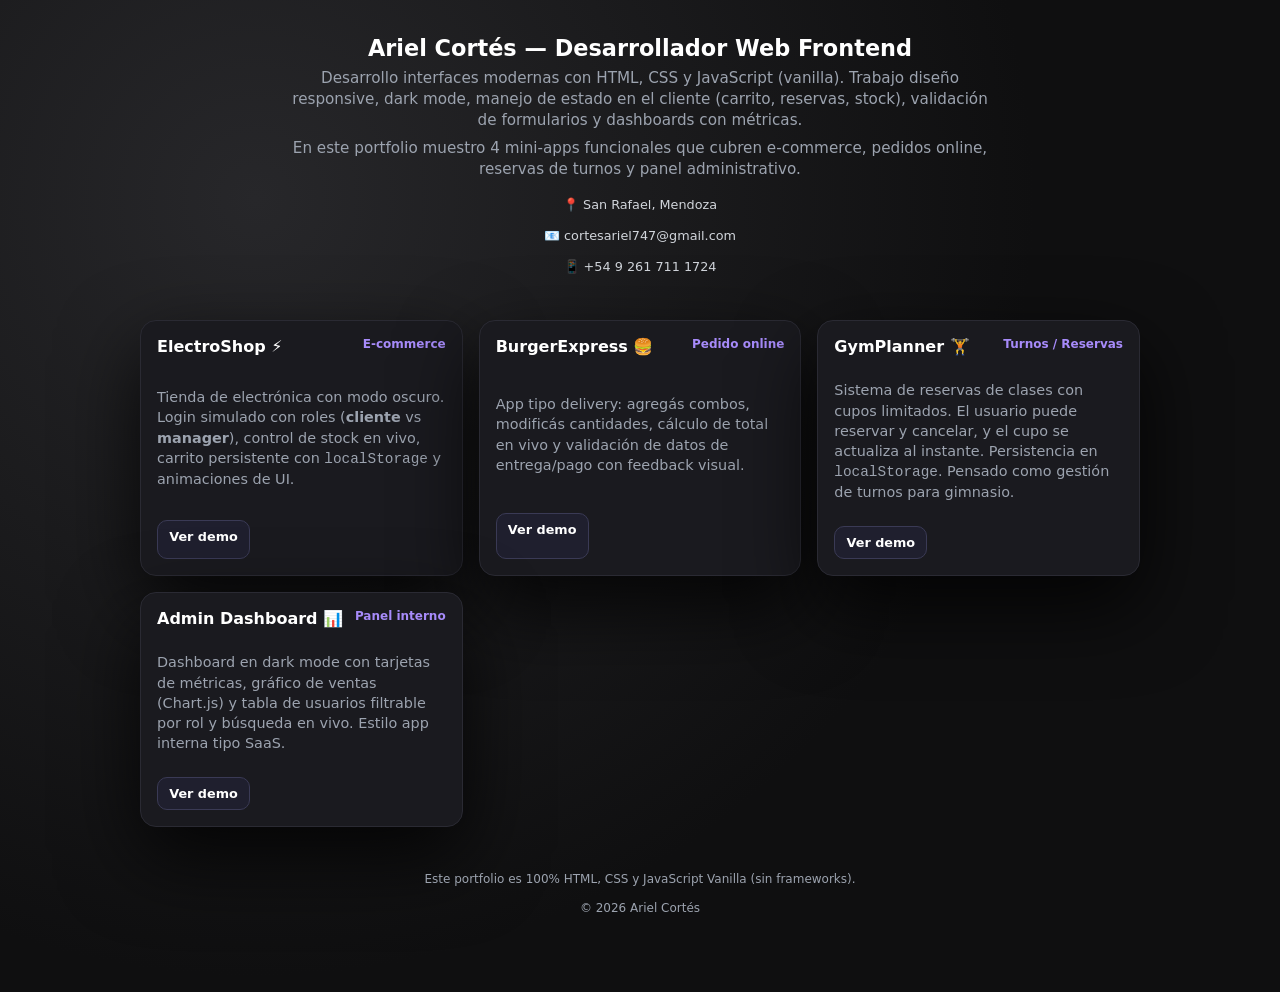
==== index.html @ 9e00349f "Add files via upload" ====
<!DOCTYPE html>
<html lang="es">
<head>
  <meta charset="UTF-8" />
  <meta name="viewport" content="width=device-width,initial-scale=1" />
  <title>Ariel Cortés · Portfolio Frontend</title>

  <meta name="description" content="Portfolio Frontend de Ariel Cortés: e-commerce, pedidos online, reservas de turnos y dashboard administrativo. HTML, CSS, JavaScript vanilla, responsive y dark mode.">
  <meta name="author" content="Ariel Cortés">
  <meta name="keywords" content="frontend, javascript, html, css, portfolio, ecommerce, dashboard, reservas">

  <link rel="stylesheet" href="style.portfolio.css" />
</head>
<body>

<header class="top">
  <h1 class="title">Ariel Cortés — Desarrollador Web Frontend</h1>
  <p class="intro">
    Desarrollo interfaces modernas con HTML, CSS y JavaScript (vanilla).
    Trabajo diseño responsive, dark mode, manejo de estado en el cliente
    (carrito, reservas, stock), validación de formularios y dashboards con
    métricas.
  </p>
  <p class="intro">
    En este portfolio muestro 4 mini-apps funcionales que cubren e-commerce,
    pedidos online, reservas de turnos y panel administrativo.
  </p>

  <div class="contact">
    <p>📍 San Rafael, Mendoza</p>
    <p>📧 cortesariel747@gmail.com</p>
    <p>📱 +54 9 261 711 1724</p>
  </div>
</header>

<section class="projects">

  <article class="proj-card">
    <div class="proj-head">
      <span>ElectroShop ⚡</span>
      <span class="proj-type">E-commerce</span>
    </div>
    <p class="proj-desc">
      Tienda de electrónica con modo oscuro. Login simulado con roles
      (<strong>cliente</strong> vs <strong>manager</strong>), control de stock en vivo,
      carrito persistente con <code>localStorage</code> y animaciones de UI.
    </p>
    <div class="proj-actions">
      <a class="btn" href="electroshop.html" target="_blank" rel="noopener">Ver demo</a>
    </div>
  </article>

  <article class="proj-card">
    <div class="proj-head">
      <span>BurgerExpress 🍔</span>
      <span class="proj-type">Pedido online</span>
    </div>
    <p class="proj-desc">
      App tipo delivery: agregás combos, modificás cantidades,
      cálculo de total en vivo y validación de datos de entrega/pago con
      feedback visual.
    </p>
    <div class="proj-actions">
      <a class="btn" href="burgerexpress.html" target="_blank" rel="noopener">Ver demo</a>
    </div>
  </article>

  <article class="proj-card">
    <div class="proj-head">
      <span>GymPlanner 🏋️</span>
      <span class="proj-type">Turnos / Reservas</span>
    </div>
    <p class="proj-desc">
      Sistema de reservas de clases con cupos limitados. El usuario puede
      reservar y cancelar, y el cupo se actualiza al instante. Persistencia en
      <code>localStorage</code>. Pensado como gestión de turnos para gimnasio.
    </p>
    <div class="proj-actions">
      <a class="btn" href="gymplanner.html" target="_blank" rel="noopener">Ver demo</a>
    </div>
  </article>

  <article class="proj-card">
    <div class="proj-head">
      <span>Admin Dashboard 📊</span>
      <span class="proj-type">Panel interno</span>
    </div>
    <p class="proj-desc">
      Dashboard en dark mode con tarjetas de métricas, gráfico de ventas
      (Chart.js) y tabla de usuarios filtrable por rol y búsqueda en vivo.
      Estilo app interna tipo SaaS.
    </p>
    <div class="proj-actions">
      <a class="btn" href="dashboard.html" target="_blank" rel="noopener">Ver demo</a>
    </div>
  </article>

</section>

<footer class="foot">
  <p>Este portfolio es 100% HTML, CSS y JavaScript Vanilla (sin frameworks).</p>
  <p>© <span id="year"></span> Ariel Cortés</p>
</footer>

<script>
  document.getElementById('year').textContent = new Date().getFullYear();
</script>

</body>
</html>
---- style.portfolio.css ----
:root {
  --bg:#0f0f10;
  --card:#1a1a1f;
  --stroke:#2a2a33;
  --text:#fafafa;
  --muted:#9ca3af;
  --accent:#a78bfa;
  --radius:16px;
  --shadow:0 30px 80px rgba(0,0,0,.8);
  font-family:system-ui,-apple-system,Segoe UI,Roboto,Ubuntu,"Helvetica Neue",Arial;
}

*{box-sizing:border-box;}
body{
  margin:0;
  background:radial-gradient(circle at 20% 20%,#27272a 0%,#0f0f10 60%);
  color:var(--text);
  min-height:100vh;
  display:flex;
  flex-direction:column;
  align-items:center;
  padding:2rem 1rem 4rem;
}

.top{
  max-width:900px;
  width:100%;
  text-align:center;
  margin-bottom:2rem;
}
.title{
  font-size:1.4rem;
  font-weight:600;
  color:#fff;
  margin:.2rem 0;
}
.intro{
  color:var(--muted);
  font-size:.95rem;
  line-height:1.4;
  margin:.4rem auto;
  max-width:700px;
}
.contact{
  margin-top:1rem;
  color:#d1d5db;
  font-size:.8rem;
  line-height:1.4;
}
.projects{
  width:100%;
  max-width:1000px;
  display:grid;
  grid-template-columns:repeat(auto-fit,minmax(min(260px,100%),1fr));
  gap:1rem;
}
.proj-card{
  background:var(--card);
  border:1px solid var(--stroke);
  border-radius:var(--radius);
  box-shadow:var(--shadow);
  padding:1rem;
  display:grid;
  gap:.6rem;
  transition:transform .18s ease, box-shadow .25s ease, border-color .25s ease;
}
.proj-card:hover{
  transform:translateY(-3px) scale(1.01);
  box-shadow:0 40px 90px rgba(0,0,0,.9);
  border-color:rgba(167,139,250,.4);
}
.proj-head{
  display:flex;
  justify-content:space-between;
  align-items:flex-start;
  color:#fff;
  font-weight:600;
  font-size:1rem;
}
.proj-type{
  font-size:.75rem;
  color:var(--accent);
  font-weight:600;
}
.proj-desc{
  font-size:.9rem;
  color:var(--muted);
  min-height:3.4em;
  line-height:1.4;
}
.proj-actions{
  display:flex;
  gap:.5rem;
  flex-wrap:wrap;
}
.btn{
  background:#1f1f2e;
  color:#fff;
  border:1px solid #3a3a55;
  border-radius:10px;
  font-size:.8rem;
  font-weight:600;
  padding:.5rem .7rem;
  text-decoration:none;
  transition:all .15s ease;
}
.btn:hover{
  background:#4f46e5;
  border-color:#6366f1;
  box-shadow:0 20px 40px rgba(99,102,241,.4);
}
.foot{
  text-align:center;
  margin-top:2rem;
  font-size:.75rem;
  color:var(--muted);
  line-height:1.4;
}
@media (max-width:480px){
  .title{
    font-size:1.2rem;
  }
  .intro{
    font-size:.9rem;
  }
}
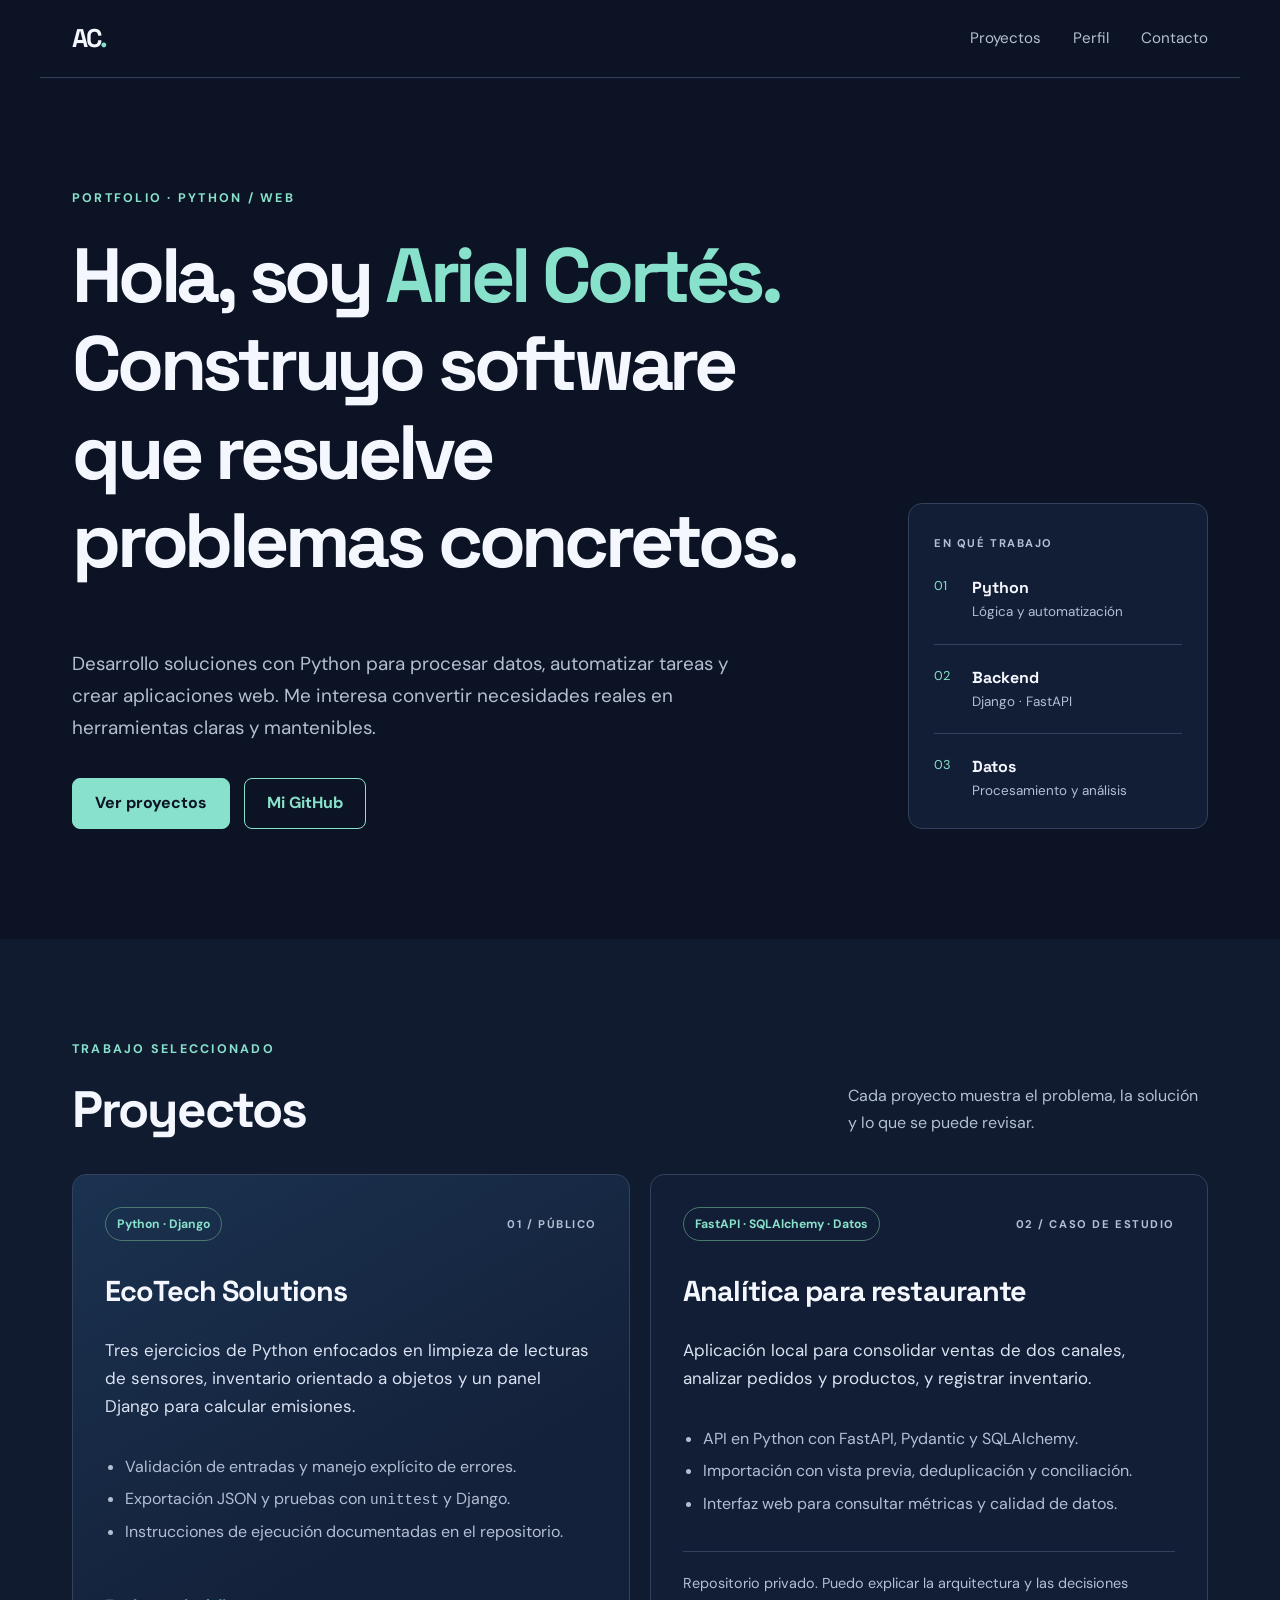
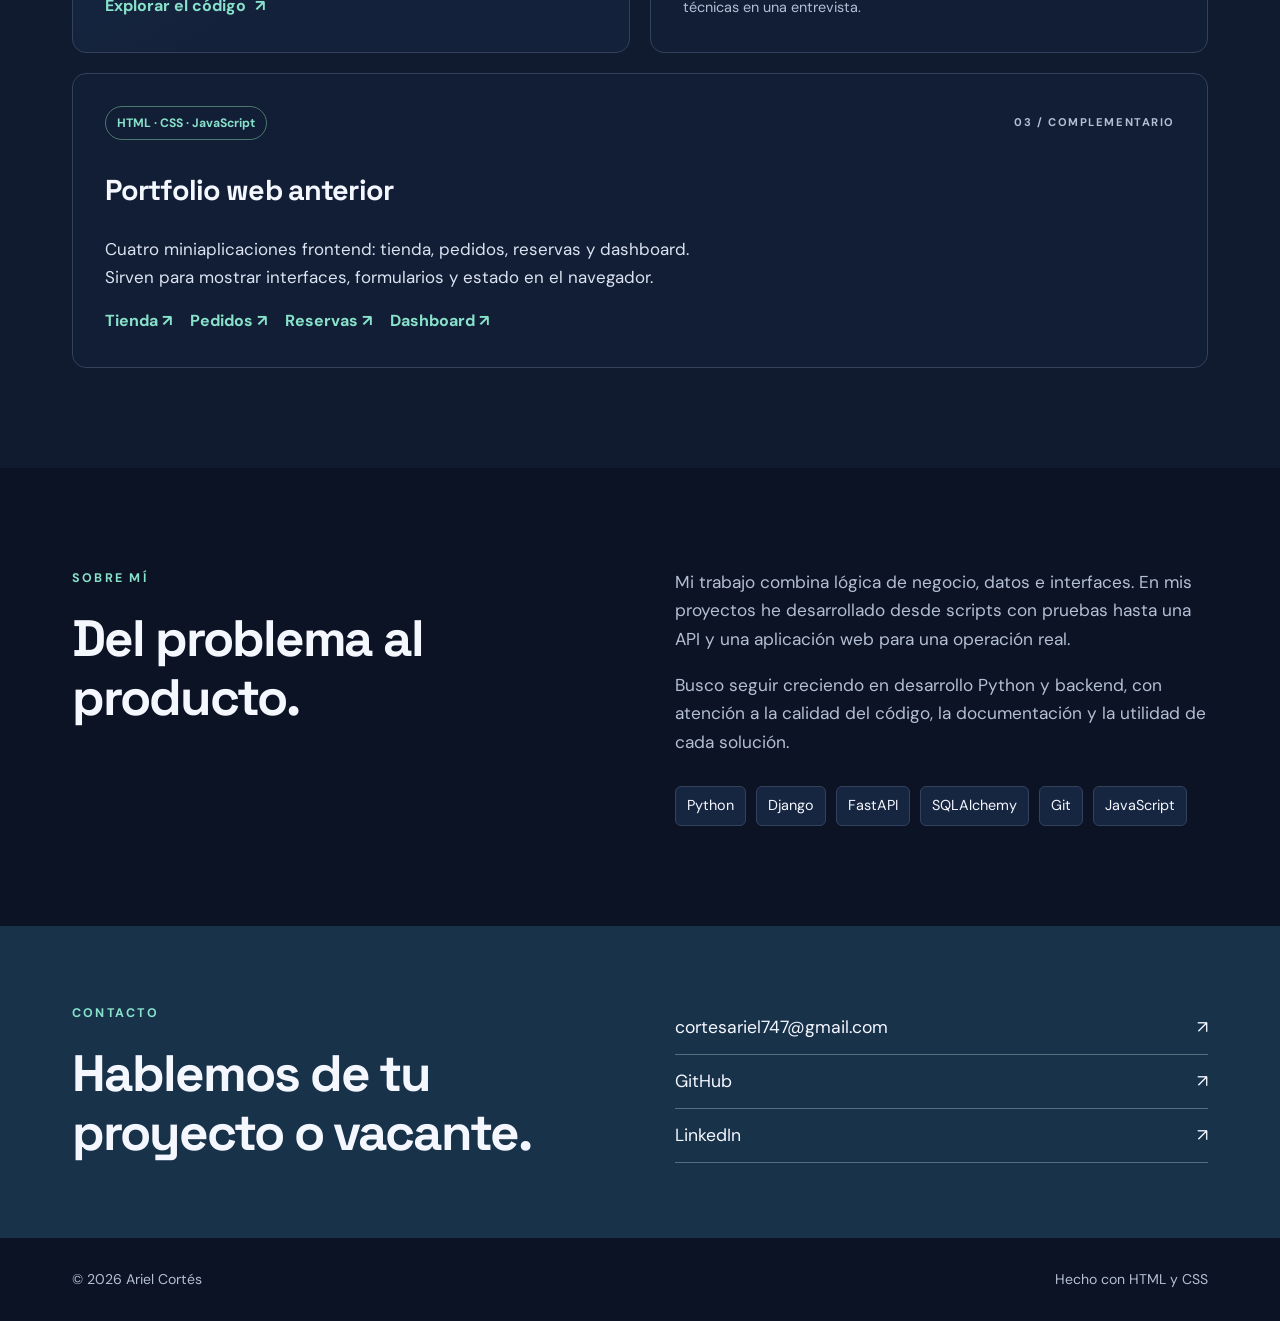
==== commit 5b233de8: "feat: presentar portfolio Python y backend" ====
--- a/index.html
+++ b/index.html
@@ -1,110 +1,109 @@
-<!DOCTYPE html>
-<html lang="es">
-<head>
-  <meta charset="UTF-8" />
-  <meta name="viewport" content="width=device-width,initial-scale=1" />
-  <title>Ariel Cortés · Portfolio Frontend</title>
+<!doctype html>
+<html lang="es">
+<head>
+  <meta charset="utf-8">
+  <meta name="viewport" content="width=device-width, initial-scale=1">
+  <meta name="description" content="Portfolio de Ariel Cortés: proyectos de Python, Django y desarrollo de aplicaciones para análisis de datos.">
+  <title>Ariel Cortés | Python y desarrollo web</title>
+  <link rel="stylesheet" href="style.portfolio.css">
+</head>
+<body>
+  <a class="skip" href="#contenido">Ir al contenido</a>
+  <header class="site-header">
+    <a class="brand" href="#inicio" aria-label="Ariel Cortés, inicio">AC<span class="brand-dot">.</span></a>
+    <nav aria-label="Navegación principal">
+      <a href="#proyectos">Proyectos</a>
+      <a href="#perfil">Perfil</a>
+      <a href="#contacto">Contacto</a>
+    </nav>
+  </header>
+
+  <main id="contenido">
+    <section class="hero wrap" id="inicio" aria-labelledby="hero-title">
+      <div class="hero-copy">
+        <p class="eyebrow">PORTFOLIO · PYTHON / WEB</p>
+        <h1 id="hero-title">Hola, soy <span>Ariel Cortés.</span><br>Construyo software que resuelve problemas concretos.</h1>
+        <p class="hero-lead">Desarrollo soluciones con Python para procesar datos, automatizar tareas y crear aplicaciones web. Me interesa convertir necesidades reales en herramientas claras y mantenibles.</p>
+        <div class="actions">
+          <a class="button primary" href="#proyectos">Ver proyectos</a>
+          <a class="button secondary" href="https://github.com/Ariel97-14" target="_blank" rel="noopener noreferrer">Mi GitHub</a>
+        </div>
+      </div>
+      <aside class="hero-note" aria-label="Áreas de trabajo">
+        <span class="note-label">EN QUÉ TRABAJO</span>
+        <div class="note-line"><span>01</span><strong>Python</strong><small>Lógica y automatización</small></div>
+        <div class="note-line"><span>02</span><strong>Backend</strong><small>Django · FastAPI</small></div>
+        <div class="note-line"><span>03</span><strong>Datos</strong><small>Procesamiento y análisis</small></div>
+      </aside>
+    </section>
+
+    <section class="section projects-section" id="proyectos" aria-labelledby="projects-title">
+      <div class="wrap">
+        <div class="section-heading">
+          <div><p class="eyebrow">TRABAJO SELECCIONADO</p><h2 id="projects-title">Proyectos</h2></div>
+          <p>Cada proyecto muestra el problema, la solución y lo que se puede revisar.</p>
+        </div>
+        <div class="project-grid">
+          <article class="project-card featured">
+            <div class="card-top"><span class="pill">Python · Django</span><span class="card-index">01 / PÚBLICO</span></div>
+            <h3>EcoTech Solutions</h3>
+            <p class="project-summary">Tres ejercicios de Python enfocados en limpieza de lecturas de sensores, inventario orientado a objetos y un panel Django para calcular emisiones.</p>
+            <ul>
+              <li>Validación de entradas y manejo explícito de errores.</li>
+              <li>Exportación JSON y pruebas con <code>unittest</code> y Django.</li>
+              <li>Instrucciones de ejecución documentadas en el repositorio.</li>
+            </ul>
+            <a class="text-link" href="https://github.com/Ariel97-14/Python-examen" target="_blank" rel="noopener noreferrer">Explorar el código <span aria-hidden="true">↗</span></a>
+          </article>
+          <article class="project-card">
+            <div class="card-top"><span class="pill">FastAPI · SQLAlchemy · Datos</span><span class="card-index">02 / CASO DE ESTUDIO</span></div>
+            <h3>Analítica para restaurante</h3>
+            <p class="project-summary">Aplicación local para consolidar ventas de dos canales, analizar pedidos y productos, y registrar inventario.</p>
+            <ul>
+              <li>API en Python con FastAPI, Pydantic y SQLAlchemy.</li>
+              <li>Importación con vista previa, deduplicación y conciliación.</li>
+              <li>Interfaz web para consultar métricas y calidad de datos.</li>
+            </ul>
+            <p class="availability">Repositorio privado. Puedo explicar la arquitectura y las decisiones técnicas en una entrevista.</p>
+          </article>
+          <article class="project-card compact">
+            <div class="card-top"><span class="pill">HTML · CSS · JavaScript</span><span class="card-index">03 / COMPLEMENTARIO</span></div>
+            <h3>Portfolio web anterior</h3>
+            <p class="project-summary">Cuatro miniaplicaciones frontend: tienda, pedidos, reservas y dashboard. Sirven para mostrar interfaces, formularios y estado en el navegador.</p>
+            <div class="demo-links" aria-label="Demos frontend">
+              <a class="text-link" href="https://Ariel97-14.github.io/electroshop.html" target="_blank" rel="noopener noreferrer">Tienda ↗</a>
+              <a class="text-link" href="https://Ariel97-14.github.io/burgerexpress.html" target="_blank" rel="noopener noreferrer">Pedidos ↗</a>
+              <a class="text-link" href="https://Ariel97-14.github.io/gymplanner.html" target="_blank" rel="noopener noreferrer">Reservas ↗</a>
+              <a class="text-link" href="https://Ariel97-14.github.io/dashboard.html" target="_blank" rel="noopener noreferrer">Dashboard ↗</a>
+            </div>
+          </article>
+        </div>
+      </div>
+    </section>
+
+    <section class="section about-section" id="perfil" aria-labelledby="about-title">
+      <div class="wrap about-grid">
+        <div><p class="eyebrow">SOBRE MÍ</p><h2 id="about-title">Del problema al producto.</h2></div>
+        <div class="about-copy">
+          <p>Mi trabajo combina lógica de negocio, datos e interfaces. En mis proyectos he desarrollado desde scripts con pruebas hasta una API y una aplicación web para una operación real.</p>
+          <p>Busco seguir creciendo en desarrollo Python y backend, con atención a la calidad del código, la documentación y la utilidad de cada solución.</p>
+          <div class="skills" aria-label="Tecnologías usadas en los proyectos"><span>Python</span><span>Django</span><span>FastAPI</span><span>SQLAlchemy</span><span>Git</span><span>JavaScript</span></div>
+        </div>
+      </div>
+    </section>
+
+    <section class="contact-section" id="contacto" aria-labelledby="contact-title">
+      <div class="wrap contact-grid">
+        <div><p class="eyebrow">CONTACTO</p><h2 id="contact-title">Hablemos de tu proyecto o vacante.</h2></div>
+        <div class="contact-links">
+          <a href="mailto:cortesariel747@gmail.com">cortesariel747@gmail.com <span aria-hidden="true">↗</span></a>
+          <a href="https://github.com/Ariel97-14" target="_blank" rel="noopener noreferrer">GitHub <span aria-hidden="true">↗</span></a>
+          <a href="https://www.linkedin.com/in/ariel-cortes97/" target="_blank" rel="noopener noreferrer">LinkedIn <span aria-hidden="true">↗</span></a>
+        </div>
+      </div>
+    </section>
+  </main>
+  <footer class="site-footer wrap"><span>© 2026 Ariel Cortés</span><span>Hecho con HTML y CSS</span></footer>
+</body>
+</html>
 
-  <meta name="description" content="Portfolio Frontend de Ariel Cortés: e-commerce, pedidos online, reservas de turnos y dashboard administrativo. HTML, CSS, JavaScript vanilla, responsive y dark mode.">
-  <meta name="author" content="Ariel Cortés">
-  <meta name="keywords" content="frontend, javascript, html, css, portfolio, ecommerce, dashboard, reservas">
-
-  <link rel="stylesheet" href="style.portfolio.css" />
-</head>
-<body>
-
-<header class="top">
-  <h1 class="title">Ariel Cortés — Desarrollador Web Frontend</h1>
-  <p class="intro">
-    Desarrollo interfaces modernas con HTML, CSS y JavaScript (vanilla).
-    Trabajo diseño responsive, dark mode, manejo de estado en el cliente
-    (carrito, reservas, stock), validación de formularios y dashboards con
-    métricas.
-  </p>
-  <p class="intro">
-    En este portfolio muestro 4 mini-apps funcionales que cubren e-commerce,
-    pedidos online, reservas de turnos y panel administrativo.
-  </p>
-
-  <div class="contact">
-    <p>📍 San Rafael, Mendoza</p>
-    <p>📧 cortesariel747@gmail.com</p>
-    <p>📱 +54 9 261 711 1724</p>
-  </div>
-</header>
-
-<section class="projects">
-
-  <article class="proj-card">
-    <div class="proj-head">
-      <span>ElectroShop ⚡</span>
-      <span class="proj-type">E-commerce</span>
-    </div>
-    <p class="proj-desc">
-      Tienda de electrónica con modo oscuro. Login simulado con roles
-      (<strong>cliente</strong> vs <strong>manager</strong>), control de stock en vivo,
-      carrito persistente con <code>localStorage</code> y animaciones de UI.
-    </p>
-    <div class="proj-actions">
-      <a class="btn" href="electroshop.html" target="_blank" rel="noopener">Ver demo</a>
-    </div>
-  </article>
-
-  <article class="proj-card">
-    <div class="proj-head">
-      <span>BurgerExpress 🍔</span>
-      <span class="proj-type">Pedido online</span>
-    </div>
-    <p class="proj-desc">
-      App tipo delivery: agregás combos, modificás cantidades,
-      cálculo de total en vivo y validación de datos de entrega/pago con
-      feedback visual.
-    </p>
-    <div class="proj-actions">
-      <a class="btn" href="burgerexpress.html" target="_blank" rel="noopener">Ver demo</a>
-    </div>
-  </article>
-
-  <article class="proj-card">
-    <div class="proj-head">
-      <span>GymPlanner 🏋️</span>
-      <span class="proj-type">Turnos / Reservas</span>
-    </div>
-    <p class="proj-desc">
-      Sistema de reservas de clases con cupos limitados. El usuario puede
-      reservar y cancelar, y el cupo se actualiza al instante. Persistencia en
-      <code>localStorage</code>. Pensado como gestión de turnos para gimnasio.
-    </p>
-    <div class="proj-actions">
-      <a class="btn" href="gymplanner.html" target="_blank" rel="noopener">Ver demo</a>
-    </div>
-  </article>
-
-  <article class="proj-card">
-    <div class="proj-head">
-      <span>Admin Dashboard 📊</span>
-      <span class="proj-type">Panel interno</span>
-    </div>
-    <p class="proj-desc">
-      Dashboard en dark mode con tarjetas de métricas, gráfico de ventas
-      (Chart.js) y tabla de usuarios filtrable por rol y búsqueda en vivo.
-      Estilo app interna tipo SaaS.
-    </p>
-    <div class="proj-actions">
-      <a class="btn" href="dashboard.html" target="_blank" rel="noopener">Ver demo</a>
-    </div>
-  </article>
-
-</section>
-
-<footer class="foot">
-  <p>Este portfolio es 100% HTML, CSS y JavaScript Vanilla (sin frameworks).</p>
-  <p>© <span id="year"></span> Ariel Cortés</p>
-</footer>
-
-<script>
-  document.getElementById('year').textContent = new Date().getFullYear();
-</script>
-
-</body>
-</html>
--- a/style.portfolio.css
+++ b/style.portfolio.css
@@ -1,126 +1,9 @@
-:root {
-  --bg:#0f0f10;
-  --card:#1a1a1f;
-  --stroke:#2a2a33;
-  --text:#fafafa;
-  --muted:#9ca3af;
-  --accent:#a78bfa;
-  --radius:16px;
-  --shadow:0 30px 80px rgba(0,0,0,.8);
-  font-family:system-ui,-apple-system,Segoe UI,Roboto,Ubuntu,"Helvetica Neue",Arial;
-}
+@import url('https://fonts.googleapis.com/css2?family=DM+Sans:wght@400;500;600;700&family=Space+Grotesk:wght@500;600;700&display=swap');
+
+:root{color-scheme:dark;--bg:#0c1324;--surface:#121e35;--surface-2:#172640;--text:#f5f7ff;--muted:#b3bfd3;--line:#33415c;--accent:#88e1ca;--blue:#799cfa;font-family:'DM Sans',Arial,sans-serif;font-size:16px}
+*{box-sizing:border-box}html{scroll-behavior:smooth}body{margin:0;background:var(--bg);color:var(--text);line-height:1.65}a{color:inherit}a:focus-visible{outline:3px solid var(--accent);outline-offset:4px}h1,h2,h3,p{margin-top:0}h1,h2,h3,.brand{font-family:'Space Grotesk',Arial,sans-serif;line-height:1.15}h1{font-size:clamp(2.8rem,6vw,5.5rem);letter-spacing:-.055em;max-width:900px}h2{font-size:clamp(2.3rem,4vw,3.7rem);letter-spacing:-.04em}h3{font-size:1.8rem;letter-spacing:-.03em}.wrap{max-width:1200px;margin:auto;padding-left:32px;padding-right:32px}.skip{position:absolute;top:-80px;left:12px;background:var(--accent);color:var(--bg);padding:10px;z-index:10}.skip:focus{top:12px}.site-header{max-width:1200px;margin:auto;padding:24px 32px;display:flex;align-items:center;justify-content:space-between;border-bottom:1px solid var(--line)}.brand{font-size:1.6rem;font-weight:700;text-decoration:none;letter-spacing:-.07em}.brand-dot{color:var(--accent)}nav{display:flex;gap:32px}nav a{text-decoration:none;color:var(--muted);font-size:.95rem}nav a:hover,.text-link:hover,.contact-links a:hover{color:var(--accent)}.eyebrow{font-size:.78rem;font-weight:700;letter-spacing:.18em;color:var(--accent);margin-bottom:22px}.hero{min-height:650px;padding-top:110px;padding-bottom:110px;display:grid;grid-template-columns:minmax(0,1fr) 300px;gap:80px;align-items:end}.hero h1 span{color:var(--accent)}.hero-lead{max-width:680px;color:var(--muted);font-size:1.18rem;line-height:1.7}.actions{display:flex;gap:14px;flex-wrap:wrap;margin-top:34px}.button{display:inline-flex;align-items:center;justify-content:center;min-height:50px;padding:11px 22px;border:1px solid var(--accent);border-radius:8px;text-decoration:none;font-weight:700}.button.primary{background:var(--accent);color:var(--bg)}.button.primary:hover{background:#b3f3e3}.button.secondary{color:var(--accent)}.button.secondary:hover{background:#163d41}.hero-note{background:var(--surface);border:1px solid var(--line);border-radius:14px;padding:25px}.note-label,.card-index{font-size:.7rem;letter-spacing:.14em;color:var(--muted);font-weight:700}.note-line{display:grid;grid-template-columns:25px 1fr;column-gap:13px;padding:20px 0;border-bottom:1px solid var(--line)}.note-line:last-child{border:0;padding-bottom:0}.note-line>span{color:var(--accent);font-size:.8rem}.note-line strong{font-family:'Space Grotesk',Arial,sans-serif}.note-line small{grid-column:2;color:var(--muted);font-size:.84rem}.section{padding:100px 0}.projects-section{background:#101b30}.section-heading{display:flex;justify-content:space-between;align-items:end;gap:40px;margin-bottom:34px}.section-heading h2{margin-bottom:0}.section-heading>p{max-width:360px;color:var(--muted);margin-bottom:4px}.project-grid{display:grid;grid-template-columns:repeat(2,minmax(0,1fr));gap:20px}.project-card{background:var(--surface);border:1px solid var(--line);border-radius:14px;padding:32px;display:flex;flex-direction:column}.project-card.featured{background:linear-gradient(150deg,#1a3250,#14213a 68%)}.project-card.compact{grid-column:1/-1}.card-top{display:flex;justify-content:space-between;gap:15px;align-items:center;margin-bottom:34px}.pill{font-size:.76rem;font-weight:700;color:var(--accent);border:1px solid #4b786f;border-radius:100px;padding:6px 11px}.project-summary{font-size:1.06rem;color:#dbe3f2;max-width:600px}.project-card ul{padding-left:20px;color:var(--muted);margin-bottom:28px}.project-card li{margin-bottom:6px}.project-card code{font-size:.9em}.text-link{color:var(--accent);font-weight:700;text-decoration:none;margin-top:auto}.text-link span{padding-left:5px}.availability{font-size:.9rem;color:var(--muted);margin-top:auto;margin-bottom:0;border-top:1px solid var(--line);padding-top:20px}.about-grid{display:grid;grid-template-columns:1fr 1fr;gap:70px}.about-copy{color:var(--muted);font-size:1.08rem}.skills{display:flex;flex-wrap:wrap;gap:10px;margin-top:30px}.skills span{color:var(--text);background:var(--surface-2);border:1px solid var(--line);border-radius:6px;padding:7px 11px;font-size:.9rem}.contact-section{background:#18324a;padding:75px 0}.contact-grid{display:grid;grid-template-columns:1fr 1fr;gap:70px;align-items:end}.contact-section h2{margin-bottom:0}.contact-links{display:flex;flex-direction:column}.contact-links a{display:flex;justify-content:space-between;border-bottom:1px solid #537080;text-decoration:none;padding:12px 0;font-size:1.1rem}.site-footer{display:flex;justify-content:space-between;gap:20px;padding-top:30px;padding-bottom:30px;color:var(--muted);font-size:.88rem}
+@media(max-width:850px){.hero{grid-template-columns:1fr;gap:45px;padding-top:75px;padding-bottom:75px;min-height:0}.hero-note{max-width:550px}.about-grid,.contact-grid{grid-template-columns:1fr;gap:24px}.section{padding:75px 0}}
+@media(max-width:650px){.wrap{padding-left:20px;padding-right:20px}.site-header{padding:18px 20px}nav{gap:15px}nav a{font-size:.86rem}.hero{padding-top:65px}.hero-lead{font-size:1.05rem}.section-heading{display:block}.project-grid{grid-template-columns:1fr}.project-card.compact{grid-column:auto}.project-card{padding:24px}.card-top{align-items:flex-start;flex-direction:column;gap:10px}.contact-links a{font-size:1rem}.site-footer{flex-direction:column;gap:4px}}
+@media(prefers-reduced-motion:reduce){html{scroll-behavior:auto}}
+.demo-links{display:flex;gap:18px;flex-wrap:wrap;margin-top:auto}
 
-*{box-sizing:border-box;}
-body{
-  margin:0;
-  background:radial-gradient(circle at 20% 20%,#27272a 0%,#0f0f10 60%);
-  color:var(--text);
-  min-height:100vh;
-  display:flex;
-  flex-direction:column;
-  align-items:center;
-  padding:2rem 1rem 4rem;
-}
-
-.top{
-  max-width:900px;
-  width:100%;
-  text-align:center;
-  margin-bottom:2rem;
-}
-.title{
-  font-size:1.4rem;
-  font-weight:600;
-  color:#fff;
-  margin:.2rem 0;
-}
-.intro{
-  color:var(--muted);
-  font-size:.95rem;
-  line-height:1.4;
-  margin:.4rem auto;
-  max-width:700px;
-}
-.contact{
-  margin-top:1rem;
-  color:#d1d5db;
-  font-size:.8rem;
-  line-height:1.4;
-}
-.projects{
-  width:100%;
-  max-width:1000px;
-  display:grid;
-  grid-template-columns:repeat(auto-fit,minmax(min(260px,100%),1fr));
-  gap:1rem;
-}
-.proj-card{
-  background:var(--card);
-  border:1px solid var(--stroke);
-  border-radius:var(--radius);
-  box-shadow:var(--shadow);
-  padding:1rem;
-  display:grid;
-  gap:.6rem;
-  transition:transform .18s ease, box-shadow .25s ease, border-color .25s ease;
-}
-.proj-card:hover{
-  transform:translateY(-3px) scale(1.01);
-  box-shadow:0 40px 90px rgba(0,0,0,.9);
-  border-color:rgba(167,139,250,.4);
-}
-.proj-head{
-  display:flex;
-  justify-content:space-between;
-  align-items:flex-start;
-  color:#fff;
-  font-weight:600;
-  font-size:1rem;
-}
-.proj-type{
-  font-size:.75rem;
-  color:var(--accent);
-  font-weight:600;
-}
-.proj-desc{
-  font-size:.9rem;
-  color:var(--muted);
-  min-height:3.4em;
-  line-height:1.4;
-}
-.proj-actions{
-  display:flex;
-  gap:.5rem;
-  flex-wrap:wrap;
-}
-.btn{
-  background:#1f1f2e;
-  color:#fff;
-  border:1px solid #3a3a55;
-  border-radius:10px;
-  font-size:.8rem;
-  font-weight:600;
-  padding:.5rem .7rem;
-  text-decoration:none;
-  transition:all .15s ease;
-}
-.btn:hover{
-  background:#4f46e5;
-  border-color:#6366f1;
-  box-shadow:0 20px 40px rgba(99,102,241,.4);
-}
-.foot{
-  text-align:center;
-  margin-top:2rem;
-  font-size:.75rem;
-  color:var(--muted);
-  line-height:1.4;
-}
-@media (max-width:480px){
-  .title{
-    font-size:1.2rem;
-  }
-  .intro{
-    font-size:.9rem;
-  }
-}
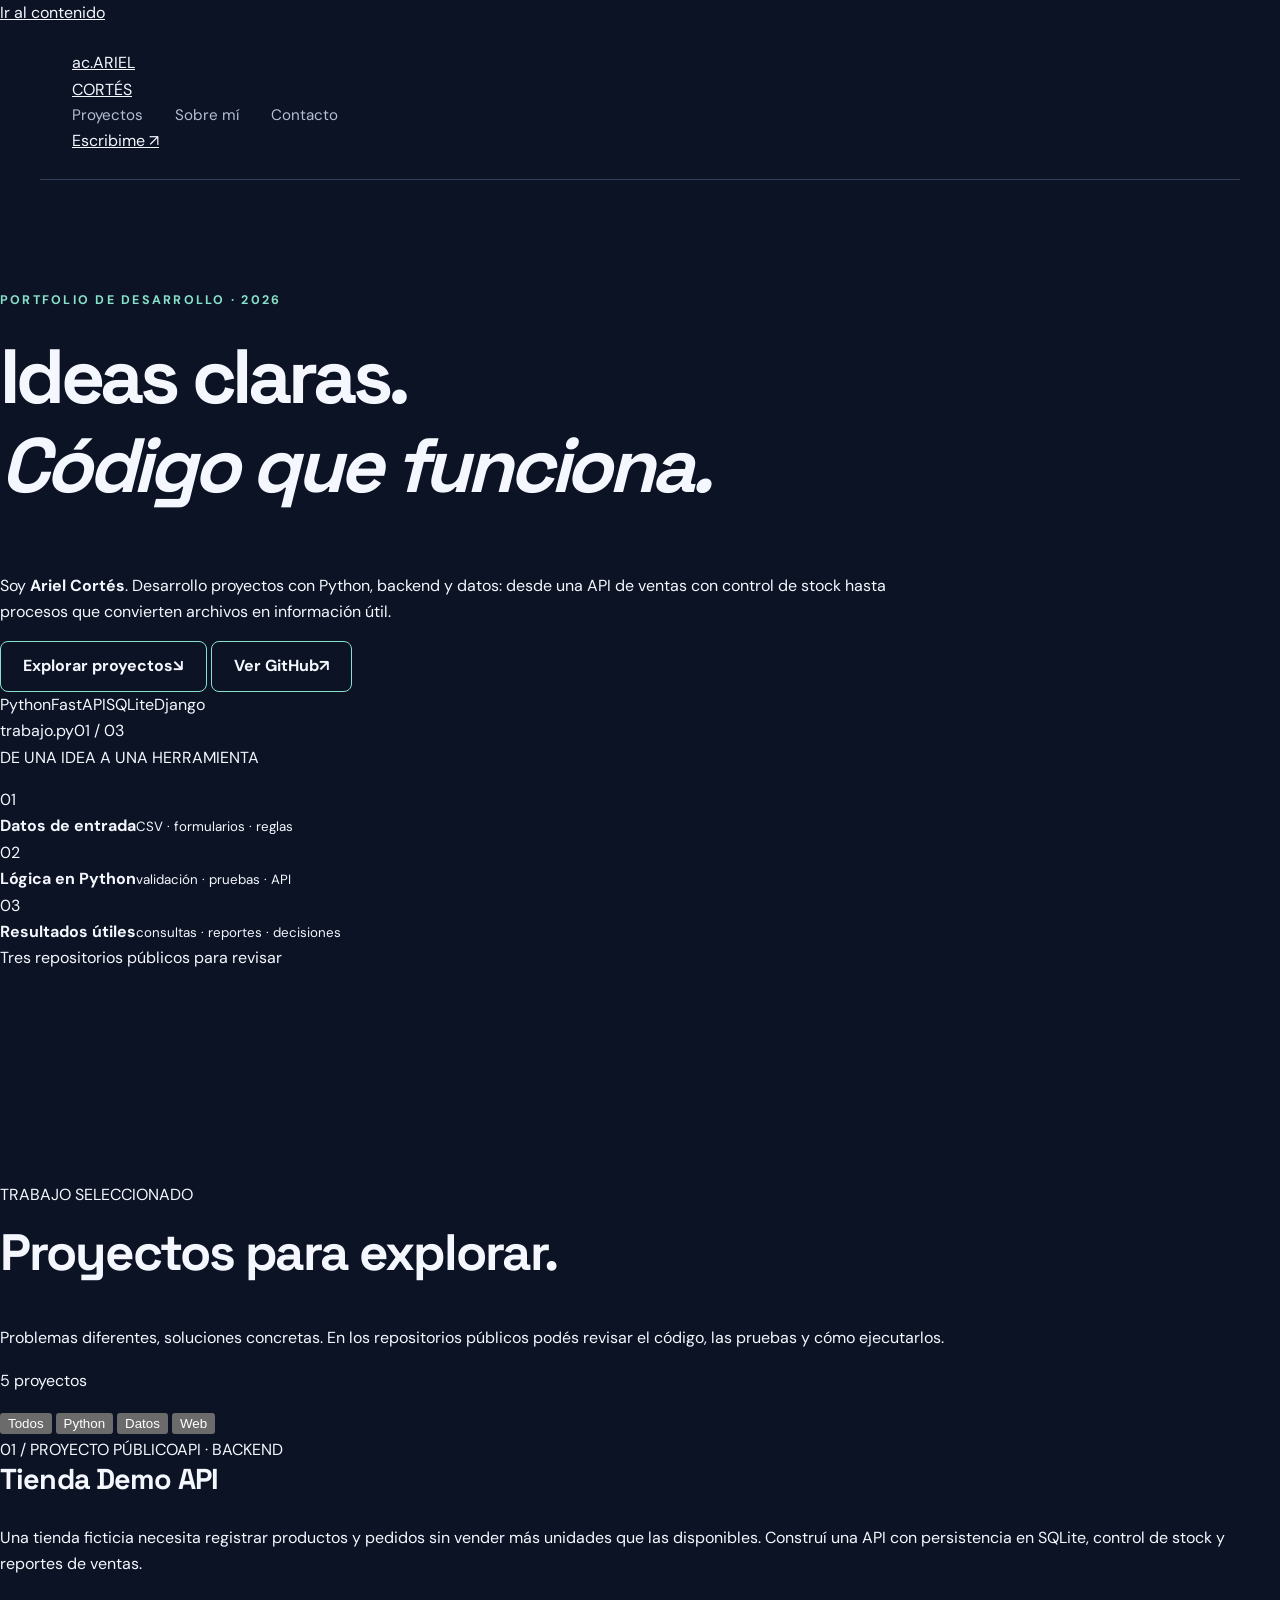
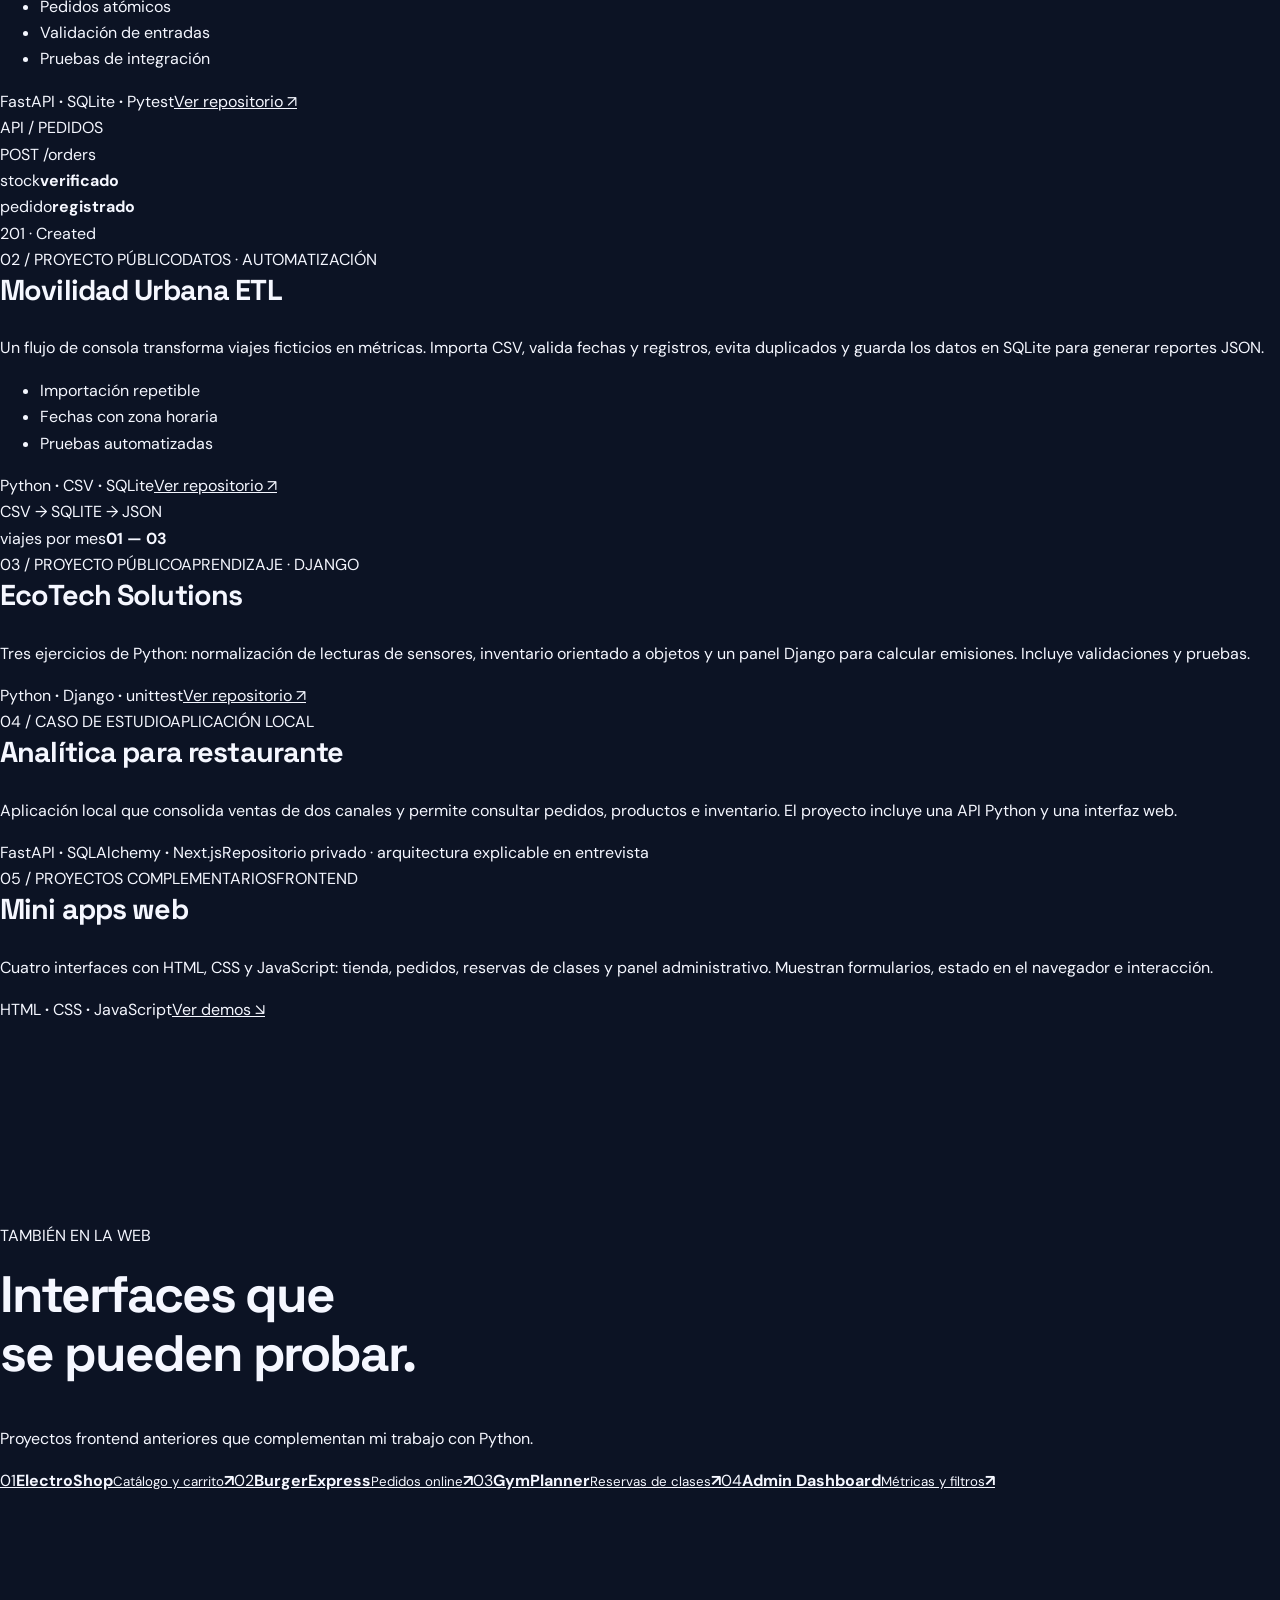
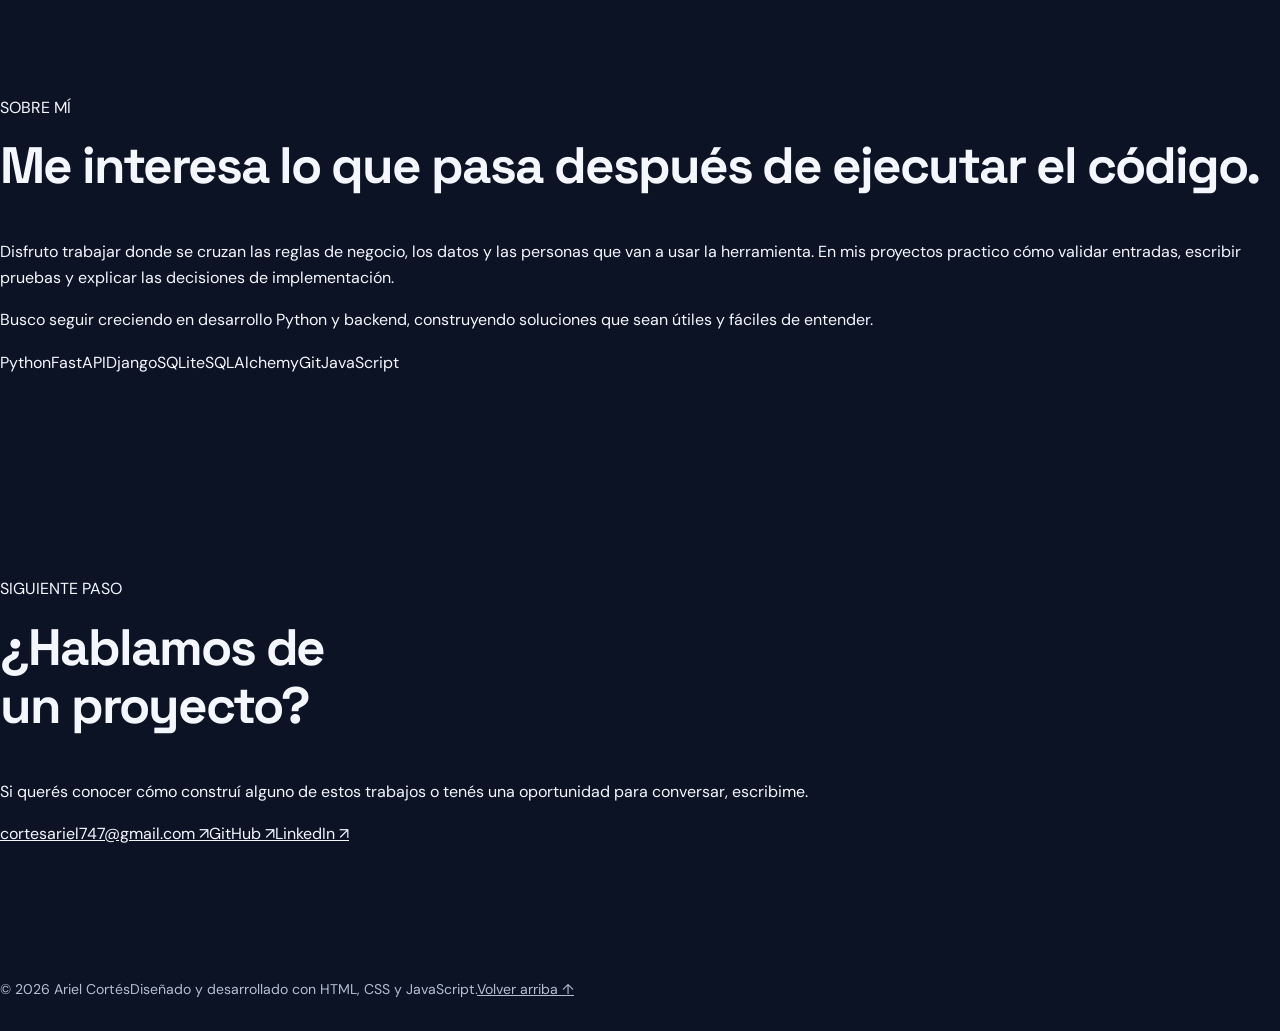
==== commit fd65c646: "Actualizar index.html del portfolio" ====
--- a/index.html
+++ b/index.html
@@ -1,109 +1,455 @@
 <!doctype html>
 <html lang="es">
-<head>
-  <meta charset="utf-8">
-  <meta name="viewport" content="width=device-width, initial-scale=1">
-  <meta name="description" content="Portfolio de Ariel Cortés: proyectos de Python, Django y desarrollo de aplicaciones para análisis de datos.">
-  <title>Ariel Cortés | Python y desarrollo web</title>
-  <link rel="stylesheet" href="style.portfolio.css">
-</head>
-<body>
-  <a class="skip" href="#contenido">Ir al contenido</a>
-  <header class="site-header">
-    <a class="brand" href="#inicio" aria-label="Ariel Cortés, inicio">AC<span class="brand-dot">.</span></a>
-    <nav aria-label="Navegación principal">
-      <a href="#proyectos">Proyectos</a>
-      <a href="#perfil">Perfil</a>
-      <a href="#contacto">Contacto</a>
-    </nav>
-  </header>
-
-  <main id="contenido">
-    <section class="hero wrap" id="inicio" aria-labelledby="hero-title">
-      <div class="hero-copy">
-        <p class="eyebrow">PORTFOLIO · PYTHON / WEB</p>
-        <h1 id="hero-title">Hola, soy <span>Ariel Cortés.</span><br>Construyo software que resuelve problemas concretos.</h1>
-        <p class="hero-lead">Desarrollo soluciones con Python para procesar datos, automatizar tareas y crear aplicaciones web. Me interesa convertir necesidades reales en herramientas claras y mantenibles.</p>
-        <div class="actions">
-          <a class="button primary" href="#proyectos">Ver proyectos</a>
-          <a class="button secondary" href="https://github.com/Ariel97-14" target="_blank" rel="noopener noreferrer">Mi GitHub</a>
+  <head>
+    <meta charset="utf-8" />
+    <meta name="viewport" content="width=device-width, initial-scale=1" />
+    <meta name="theme-color" content="#111a32" />
+    <meta
+      name="description"
+      content="Portfolio de Ariel Cortés: proyectos de Python, FastAPI, Django y procesamiento de datos, con código y pruebas para explorar."
+    />
+    <title>Ariel Cortés — Python, datos y desarrollo web</title>
+    <link rel="stylesheet" href="style.portfolio.css" />
+    <script src="portfolio.js" defer></script>
+  </head>
+  <body>
+    <a class="skip-link" href="#contenido">Ir al contenido</a>
+    <header class="site-header">
+      <div class="shell header-inner">
+        <a
+          class="wordmark"
+          href="#inicio"
+          aria-label="Ariel Cortés, volver al inicio"
+          ><span class="wordmark-mark">ac<span>.</span></span
+          ><span class="wordmark-name">ARIEL<br />CORTÉS</span></a
+        >
+        <nav class="nav" aria-label="Navegación principal">
+          <a href="#proyectos">Proyectos</a>
+          <a href="#sobre-mi">Sobre mí</a>
+          <a href="#contacto">Contacto</a>
+        </nav>
+        <a class="header-cta" href="mailto:cortesariel747@gmail.com"
+          >Escribime <span aria-hidden="true">↗</span></a
+        >
+      </div>
+    </header>
+
+    <main id="contenido">
+      <section class="hero" id="inicio" aria-labelledby="hero-title">
+        <div class="shell hero-grid">
+          <div class="hero-content">
+            <p class="eyebrow">
+              <span class="eyebrow-line"></span> PORTFOLIO DE DESARROLLO · 2026
+            </p>
+            <h1 id="hero-title">
+              Ideas claras.<br /><em>Código que funciona.</em>
+            </h1>
+            <p class="hero-intro">
+              Soy <strong>Ariel Cortés</strong>. Desarrollo proyectos con
+              Python, backend y datos: desde una API de ventas con control de
+              stock hasta procesos que convierten archivos en información útil.
+            </p>
+            <div class="hero-actions">
+              <a class="button button-light" href="#proyectos"
+                >Explorar proyectos <span aria-hidden="true">↘</span></a
+              >
+              <a
+                class="button button-outline"
+                href="https://github.com/Ariel97-14"
+                target="_blank"
+                rel="noopener noreferrer"
+                >Ver GitHub <span aria-hidden="true">↗</span></a
+              >
+            </div>
+            <div class="hero-meta">
+              <span>Python</span><span>FastAPI</span><span>SQLite</span
+              ><span>Django</span>
+            </div>
+          </div>
+          <div
+            class="hero-visual"
+            aria-label="Esquema de proyectos: datos, lógica y resultados"
+          >
+            <div class="visual-top">
+              <span class="visual-dots" aria-hidden="true"
+                ><i></i><i></i><i></i></span
+              ><span>trabajo.py</span><span>01 / 03</span>
+            </div>
+            <div class="visual-body">
+              <p class="visual-label">DE UNA IDEA A UNA HERRAMIENTA</p>
+              <div class="flow-row">
+                <span class="flow-icon">01</span>
+                <div>
+                  <strong>Datos de entrada</strong
+                  ><small>CSV · formularios · reglas</small>
+                </div>
+              </div>
+              <div class="flow-connector" aria-hidden="true"></div>
+              <div class="flow-row">
+                <span class="flow-icon active">02</span>
+                <div>
+                  <strong>Lógica en Python</strong
+                  ><small>validación · pruebas · API</small>
+                </div>
+              </div>
+              <div class="flow-connector" aria-hidden="true"></div>
+              <div class="flow-row">
+                <span class="flow-icon">03</span>
+                <div>
+                  <strong>Resultados útiles</strong
+                  ><small>consultas · reportes · decisiones</small>
+                </div>
+              </div>
+            </div>
+            <div class="visual-bottom">
+              <span class="status-pulse" aria-hidden="true"></span> Tres
+              repositorios públicos para revisar
+            </div>
+          </div>
         </div>
+        <div class="hero-gridline" aria-hidden="true"></div>
+      </section>
+
+      <section
+        class="projects section"
+        id="proyectos"
+        aria-labelledby="projects-title"
+      >
+        <div class="shell">
+          <div class="section-head">
+            <div>
+              <p class="section-kicker">TRABAJO SELECCIONADO</p>
+              <h2 id="projects-title">Proyectos para <span>explorar.</span></h2>
+            </div>
+            <p>
+              Problemas diferentes, soluciones concretas. En los repositorios
+              públicos podés revisar el código, las pruebas y cómo ejecutarlos.
+            </p>
+          </div>
+          <div class="project-toolbar">
+            <p class="project-count" id="project-count" aria-live="polite">
+              5 proyectos
+            </p>
+            <div class="filters" role="group" aria-label="Filtrar proyectos">
+              <button
+                type="button"
+                class="filter active"
+                data-filter="all"
+                aria-pressed="true"
+              >
+                Todos
+              </button>
+              <button
+                type="button"
+                class="filter"
+                data-filter="python"
+                aria-pressed="false"
+              >
+                Python
+              </button>
+              <button
+                type="button"
+                class="filter"
+                data-filter="data"
+                aria-pressed="false"
+              >
+                Datos
+              </button>
+              <button
+                type="button"
+                class="filter"
+                data-filter="web"
+                aria-pressed="false"
+              >
+                Web
+              </button>
+            </div>
+          </div>
+
+          <div class="project-list" id="project-list">
+            <article
+              class="project project-spotlight"
+              data-categories="python web"
+            >
+              <div class="project-main">
+                <div class="project-topline">
+                  <span class="project-number">01 / PROYECTO PÚBLICO</span
+                  ><span class="project-tag">API · BACKEND</span>
+                </div>
+                <h3>Tienda Demo API</h3>
+                <p>
+                  Una tienda ficticia necesita registrar productos y pedidos sin
+                  vender más unidades que las disponibles. Construí una API con
+                  persistencia en SQLite, control de stock y reportes de ventas.
+                </p>
+                <ul class="project-points">
+                  <li>Pedidos atómicos</li>
+                  <li>Validación de entradas</li>
+                  <li>Pruebas de integración</li>
+                </ul>
+                <div class="project-footer">
+                  <span class="tech-line"
+                    >FastAPI <b>·</b> SQLite <b>·</b> Pytest</span
+                  ><a
+                    class="project-link"
+                    href="https://github.com/Ariel97-14/tienda-demo-api"
+                    target="_blank"
+                    rel="noopener noreferrer"
+                    >Ver repositorio <span aria-hidden="true">↗</span></a
+                  >
+                </div>
+              </div>
+              <div class="project-art art-api" aria-hidden="true">
+                <div class="art-window">
+                  <div class="art-bar">
+                    <i></i><i></i><i></i><span>API / PEDIDOS</span>
+                  </div>
+                  <div class="art-content">
+                    <div class="art-code"><span>POST</span> /orders</div>
+                    <div class="art-separator"></div>
+                    <div class="art-pair">
+                      <span>stock</span><strong>verificado</strong>
+                    </div>
+                    <div class="art-pair">
+                      <span>pedido</span><strong>registrado</strong>
+                    </div>
+                    <div class="art-result">201 · Created</div>
+                  </div>
+                </div>
+              </div>
+            </article>
+
+            <article
+              class="project project-split"
+              data-categories="python data"
+            >
+              <div class="project-main">
+                <div class="project-topline">
+                  <span class="project-number">02 / PROYECTO PÚBLICO</span
+                  ><span class="project-tag">DATOS · AUTOMATIZACIÓN</span>
+                </div>
+                <h3>Movilidad Urbana ETL</h3>
+                <p>
+                  Un flujo de consola transforma viajes ficticios en métricas.
+                  Importa CSV, valida fechas y registros, evita duplicados y
+                  guarda los datos en SQLite para generar reportes JSON.
+                </p>
+                <ul class="project-points">
+                  <li>Importación repetible</li>
+                  <li>Fechas con zona horaria</li>
+                  <li>Pruebas automatizadas</li>
+                </ul>
+                <div class="project-footer">
+                  <span class="tech-line"
+                    >Python <b>·</b> CSV <b>·</b> SQLite</span
+                  ><a
+                    class="project-link"
+                    href="https://github.com/Ariel97-14/movilidad-urbana-etl"
+                    target="_blank"
+                    rel="noopener noreferrer"
+                    >Ver repositorio <span aria-hidden="true">↗</span></a
+                  >
+                </div>
+              </div>
+              <div class="project-art art-data" aria-hidden="true">
+                <div class="data-caption">CSV → SQLITE → JSON</div>
+                <div class="data-bars">
+                  <i></i><i></i><i></i><i></i><i></i><i></i><i></i>
+                </div>
+                <div class="data-summary">
+                  <span>viajes por mes</span><strong>01 — 03</strong>
+                </div>
+              </div>
+            </article>
+
+            <article
+              class="project project-compact"
+              data-categories="python web"
+            >
+              <div class="project-main">
+                <div class="project-topline">
+                  <span class="project-number">03 / PROYECTO PÚBLICO</span
+                  ><span class="project-tag">APRENDIZAJE · DJANGO</span>
+                </div>
+                <h3>EcoTech Solutions</h3>
+                <p>
+                  Tres ejercicios de Python: normalización de lecturas de
+                  sensores, inventario orientado a objetos y un panel Django
+                  para calcular emisiones. Incluye validaciones y pruebas.
+                </p>
+                <div class="project-footer">
+                  <span class="tech-line"
+                    >Python <b>·</b> Django <b>·</b> unittest</span
+                  ><a
+                    class="project-link"
+                    href="https://github.com/Ariel97-14/Python-examen"
+                    target="_blank"
+                    rel="noopener noreferrer"
+                    >Ver repositorio <span aria-hidden="true">↗</span></a
+                  >
+                </div>
+              </div>
+            </article>
+
+            <article
+              class="project project-compact"
+              data-categories="python data web"
+            >
+              <div class="project-main">
+                <div class="project-topline">
+                  <span class="project-number">04 / CASO DE ESTUDIO</span
+                  ><span class="project-tag">APLICACIÓN LOCAL</span>
+                </div>
+                <h3>Analítica para restaurante</h3>
+                <p>
+                  Aplicación local que consolida ventas de dos canales y permite
+                  consultar pedidos, productos e inventario. El proyecto incluye
+                  una API Python y una interfaz web.
+                </p>
+                <div class="project-footer">
+                  <span class="tech-line"
+                    >FastAPI <b>·</b> SQLAlchemy <b>·</b> Next.js</span
+                  ><span class="private-note"
+                    >Repositorio privado · arquitectura explicable en
+                    entrevista</span
+                  >
+                </div>
+              </div>
+            </article>
+
+            <article class="project project-compact" data-categories="web">
+              <div class="project-main">
+                <div class="project-topline">
+                  <span class="project-number"
+                    >05 / PROYECTOS COMPLEMENTARIOS</span
+                  ><span class="project-tag">FRONTEND</span>
+                </div>
+                <h3>Mini apps web</h3>
+                <p>
+                  Cuatro interfaces con HTML, CSS y JavaScript: tienda, pedidos,
+                  reservas de clases y panel administrativo. Muestran
+                  formularios, estado en el navegador e interacción.
+                </p>
+                <div class="project-footer">
+                  <span class="tech-line"
+                    >HTML <b>·</b> CSS <b>·</b> JavaScript</span
+                  ><a class="project-link" href="#demos"
+                    >Ver demos <span aria-hidden="true">↘</span></a
+                  >
+                </div>
+              </div>
+            </article>
+          </div>
+        </div>
+      </section>
+
+      <section class="demos section" id="demos" aria-labelledby="demos-title">
+        <div class="shell demos-layout">
+          <div>
+            <p class="section-kicker">TAMBIÉN EN LA WEB</p>
+            <h2 id="demos-title">
+              Interfaces que<br /><span>se pueden probar.</span>
+            </h2>
+            <p>
+              Proyectos frontend anteriores que complementan mi trabajo con
+              Python.
+            </p>
+          </div>
+          <div class="demo-list">
+            <a href="electroshop.html"
+              ><span>01</span><strong>ElectroShop</strong
+              ><small>Catálogo y carrito</small><b aria-hidden="true">↗</b></a
+            ><a href="burgerexpress.html"
+              ><span>02</span><strong>BurgerExpress</strong
+              ><small>Pedidos online</small><b aria-hidden="true">↗</b></a
+            ><a href="gymplanner.html"
+              ><span>03</span><strong>GymPlanner</strong
+              ><small>Reservas de clases</small><b aria-hidden="true">↗</b></a
+            ><a href="dashboard.html"
+              ><span>04</span><strong>Admin Dashboard</strong
+              ><small>Métricas y filtros</small><b aria-hidden="true">↗</b></a
+            >
+          </div>
+        </div>
+      </section>
+
+      <section
+        class="about section"
+        id="sobre-mi"
+        aria-labelledby="about-title"
+      >
+        <div class="shell about-layout">
+          <div>
+            <p class="section-kicker">SOBRE MÍ</p>
+            <h2 id="about-title">
+              Me interesa lo que pasa
+              <span>después de ejecutar el código.</span>
+            </h2>
+          </div>
+          <div class="about-body">
+            <p>
+              Disfruto trabajar donde se cruzan las reglas de negocio, los datos
+              y las personas que van a usar la herramienta. En mis proyectos
+              practico cómo validar entradas, escribir pruebas y explicar las
+              decisiones de implementación.
+            </p>
+            <p>
+              Busco seguir creciendo en desarrollo Python y backend,
+              construyendo soluciones que sean útiles y fáciles de entender.
+            </p>
+            <div
+              class="skill-list"
+              aria-label="Tecnologías presentes en mis proyectos"
+            >
+              <span>Python</span><span>FastAPI</span><span>Django</span
+              ><span>SQLite</span><span>SQLAlchemy</span><span>Git</span
+              ><span>JavaScript</span>
+            </div>
+          </div>
+        </div>
+      </section>
+
+      <section
+        class="contact section"
+        id="contacto"
+        aria-labelledby="contact-title"
+      >
+        <div class="shell contact-layout">
+          <div>
+            <p class="section-kicker">SIGUIENTE PASO</p>
+            <h2 id="contact-title">
+              ¿Hablamos de<br /><span>un proyecto?</span>
+            </h2>
+            <p>
+              Si querés conocer cómo construí alguno de estos trabajos o tenés
+              una oportunidad para conversar, escribime.
+            </p>
+          </div>
+          <div class="contact-actions">
+            <a class="contact-email" href="mailto:cortesariel747@gmail.com"
+              >cortesariel747@gmail.com <span aria-hidden="true">↗</span></a
+            ><a
+              href="https://github.com/Ariel97-14"
+              target="_blank"
+              rel="noopener noreferrer"
+              >GitHub <span aria-hidden="true">↗</span></a
+            ><a
+              href="https://www.linkedin.com/in/ariel-cortes97/"
+              target="_blank"
+              rel="noopener noreferrer"
+              >LinkedIn <span aria-hidden="true">↗</span></a
+            >
+          </div>
+        </div>
+      </section>
+    </main>
+    <footer class="site-footer">
+      <div class="shell footer-inner">
+        <span>© 2026 Ariel Cortés</span
+        ><span>Diseñado y desarrollado con HTML, CSS y JavaScript.</span
+        ><a href="#inicio">Volver arriba ↑</a>
       </div>
-      <aside class="hero-note" aria-label="Áreas de trabajo">
-        <span class="note-label">EN QUÉ TRABAJO</span>
-        <div class="note-line"><span>01</span><strong>Python</strong><small>Lógica y automatización</small></div>
-        <div class="note-line"><span>02</span><strong>Backend</strong><small>Django · FastAPI</small></div>
-        <div class="note-line"><span>03</span><strong>Datos</strong><small>Procesamiento y análisis</small></div>
-      </aside>
-    </section>
-
-    <section class="section projects-section" id="proyectos" aria-labelledby="projects-title">
-      <div class="wrap">
-        <div class="section-heading">
-          <div><p class="eyebrow">TRABAJO SELECCIONADO</p><h2 id="projects-title">Proyectos</h2></div>
-          <p>Cada proyecto muestra el problema, la solución y lo que se puede revisar.</p>
-        </div>
-        <div class="project-grid">
-          <article class="project-card featured">
-            <div class="card-top"><span class="pill">Python · Django</span><span class="card-index">01 / PÚBLICO</span></div>
-            <h3>EcoTech Solutions</h3>
-            <p class="project-summary">Tres ejercicios de Python enfocados en limpieza de lecturas de sensores, inventario orientado a objetos y un panel Django para calcular emisiones.</p>
-            <ul>
-              <li>Validación de entradas y manejo explícito de errores.</li>
-              <li>Exportación JSON y pruebas con <code>unittest</code> y Django.</li>
-              <li>Instrucciones de ejecución documentadas en el repositorio.</li>
-            </ul>
-            <a class="text-link" href="https://github.com/Ariel97-14/Python-examen" target="_blank" rel="noopener noreferrer">Explorar el código <span aria-hidden="true">↗</span></a>
-          </article>
-          <article class="project-card">
-            <div class="card-top"><span class="pill">FastAPI · SQLAlchemy · Datos</span><span class="card-index">02 / CASO DE ESTUDIO</span></div>
-            <h3>Analítica para restaurante</h3>
-            <p class="project-summary">Aplicación local para consolidar ventas de dos canales, analizar pedidos y productos, y registrar inventario.</p>
-            <ul>
-              <li>API en Python con FastAPI, Pydantic y SQLAlchemy.</li>
-              <li>Importación con vista previa, deduplicación y conciliación.</li>
-              <li>Interfaz web para consultar métricas y calidad de datos.</li>
-            </ul>
-            <p class="availability">Repositorio privado. Puedo explicar la arquitectura y las decisiones técnicas en una entrevista.</p>
-          </article>
-          <article class="project-card compact">
-            <div class="card-top"><span class="pill">HTML · CSS · JavaScript</span><span class="card-index">03 / COMPLEMENTARIO</span></div>
-            <h3>Portfolio web anterior</h3>
-            <p class="project-summary">Cuatro miniaplicaciones frontend: tienda, pedidos, reservas y dashboard. Sirven para mostrar interfaces, formularios y estado en el navegador.</p>
-            <div class="demo-links" aria-label="Demos frontend">
-              <a class="text-link" href="https://Ariel97-14.github.io/electroshop.html" target="_blank" rel="noopener noreferrer">Tienda ↗</a>
-              <a class="text-link" href="https://Ariel97-14.github.io/burgerexpress.html" target="_blank" rel="noopener noreferrer">Pedidos ↗</a>
-              <a class="text-link" href="https://Ariel97-14.github.io/gymplanner.html" target="_blank" rel="noopener noreferrer">Reservas ↗</a>
-              <a class="text-link" href="https://Ariel97-14.github.io/dashboard.html" target="_blank" rel="noopener noreferrer">Dashboard ↗</a>
-            </div>
-          </article>
-        </div>
-      </div>
-    </section>
-
-    <section class="section about-section" id="perfil" aria-labelledby="about-title">
-      <div class="wrap about-grid">
-        <div><p class="eyebrow">SOBRE MÍ</p><h2 id="about-title">Del problema al producto.</h2></div>
-        <div class="about-copy">
-          <p>Mi trabajo combina lógica de negocio, datos e interfaces. En mis proyectos he desarrollado desde scripts con pruebas hasta una API y una aplicación web para una operación real.</p>
-          <p>Busco seguir creciendo en desarrollo Python y backend, con atención a la calidad del código, la documentación y la utilidad de cada solución.</p>
-          <div class="skills" aria-label="Tecnologías usadas en los proyectos"><span>Python</span><span>Django</span><span>FastAPI</span><span>SQLAlchemy</span><span>Git</span><span>JavaScript</span></div>
-        </div>
-      </div>
-    </section>
-
-    <section class="contact-section" id="contacto" aria-labelledby="contact-title">
-      <div class="wrap contact-grid">
-        <div><p class="eyebrow">CONTACTO</p><h2 id="contact-title">Hablemos de tu proyecto o vacante.</h2></div>
-        <div class="contact-links">
-          <a href="mailto:cortesariel747@gmail.com">cortesariel747@gmail.com <span aria-hidden="true">↗</span></a>
-          <a href="https://github.com/Ariel97-14" target="_blank" rel="noopener noreferrer">GitHub <span aria-hidden="true">↗</span></a>
-          <a href="https://www.linkedin.com/in/ariel-cortes97/" target="_blank" rel="noopener noreferrer">LinkedIn <span aria-hidden="true">↗</span></a>
-        </div>
-      </div>
-    </section>
-  </main>
-  <footer class="site-footer wrap"><span>© 2026 Ariel Cortés</span><span>Hecho con HTML y CSS</span></footer>
-</body>
+    </footer>
+  </body>
 </html>
 
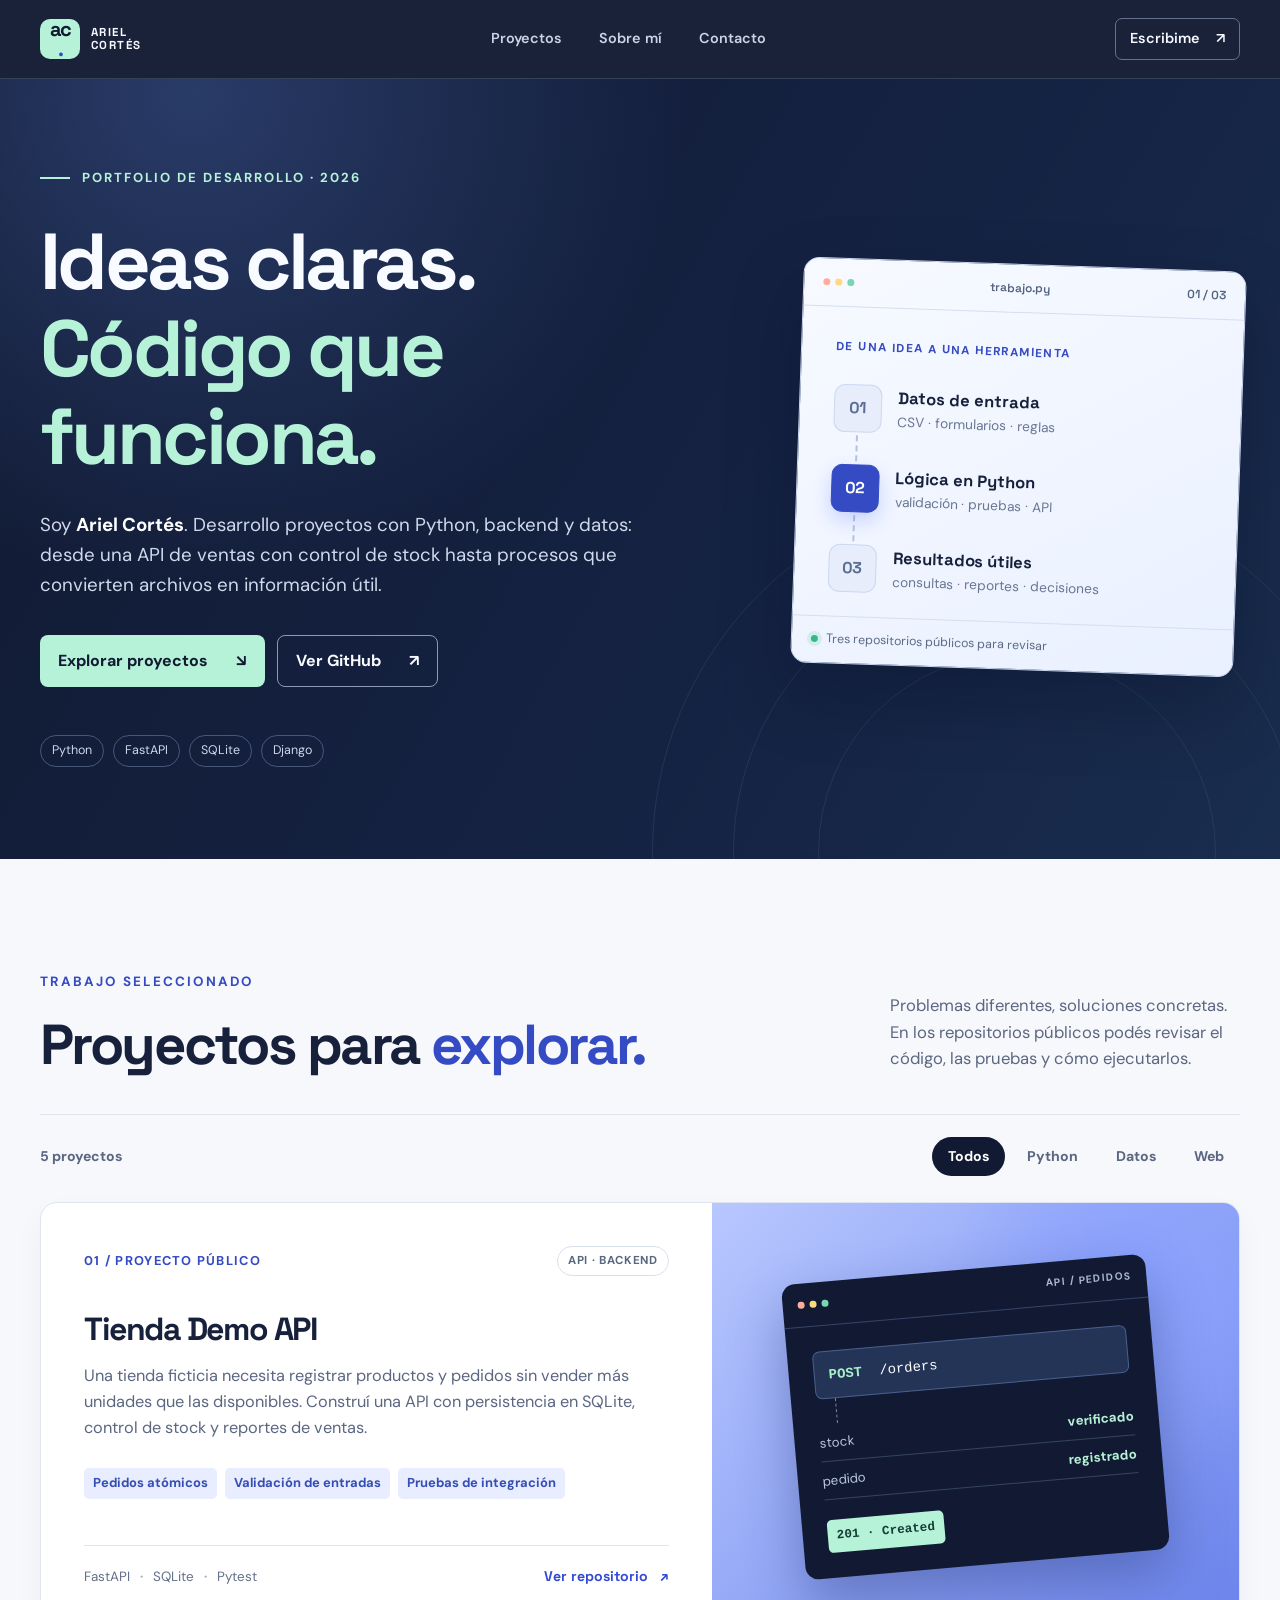
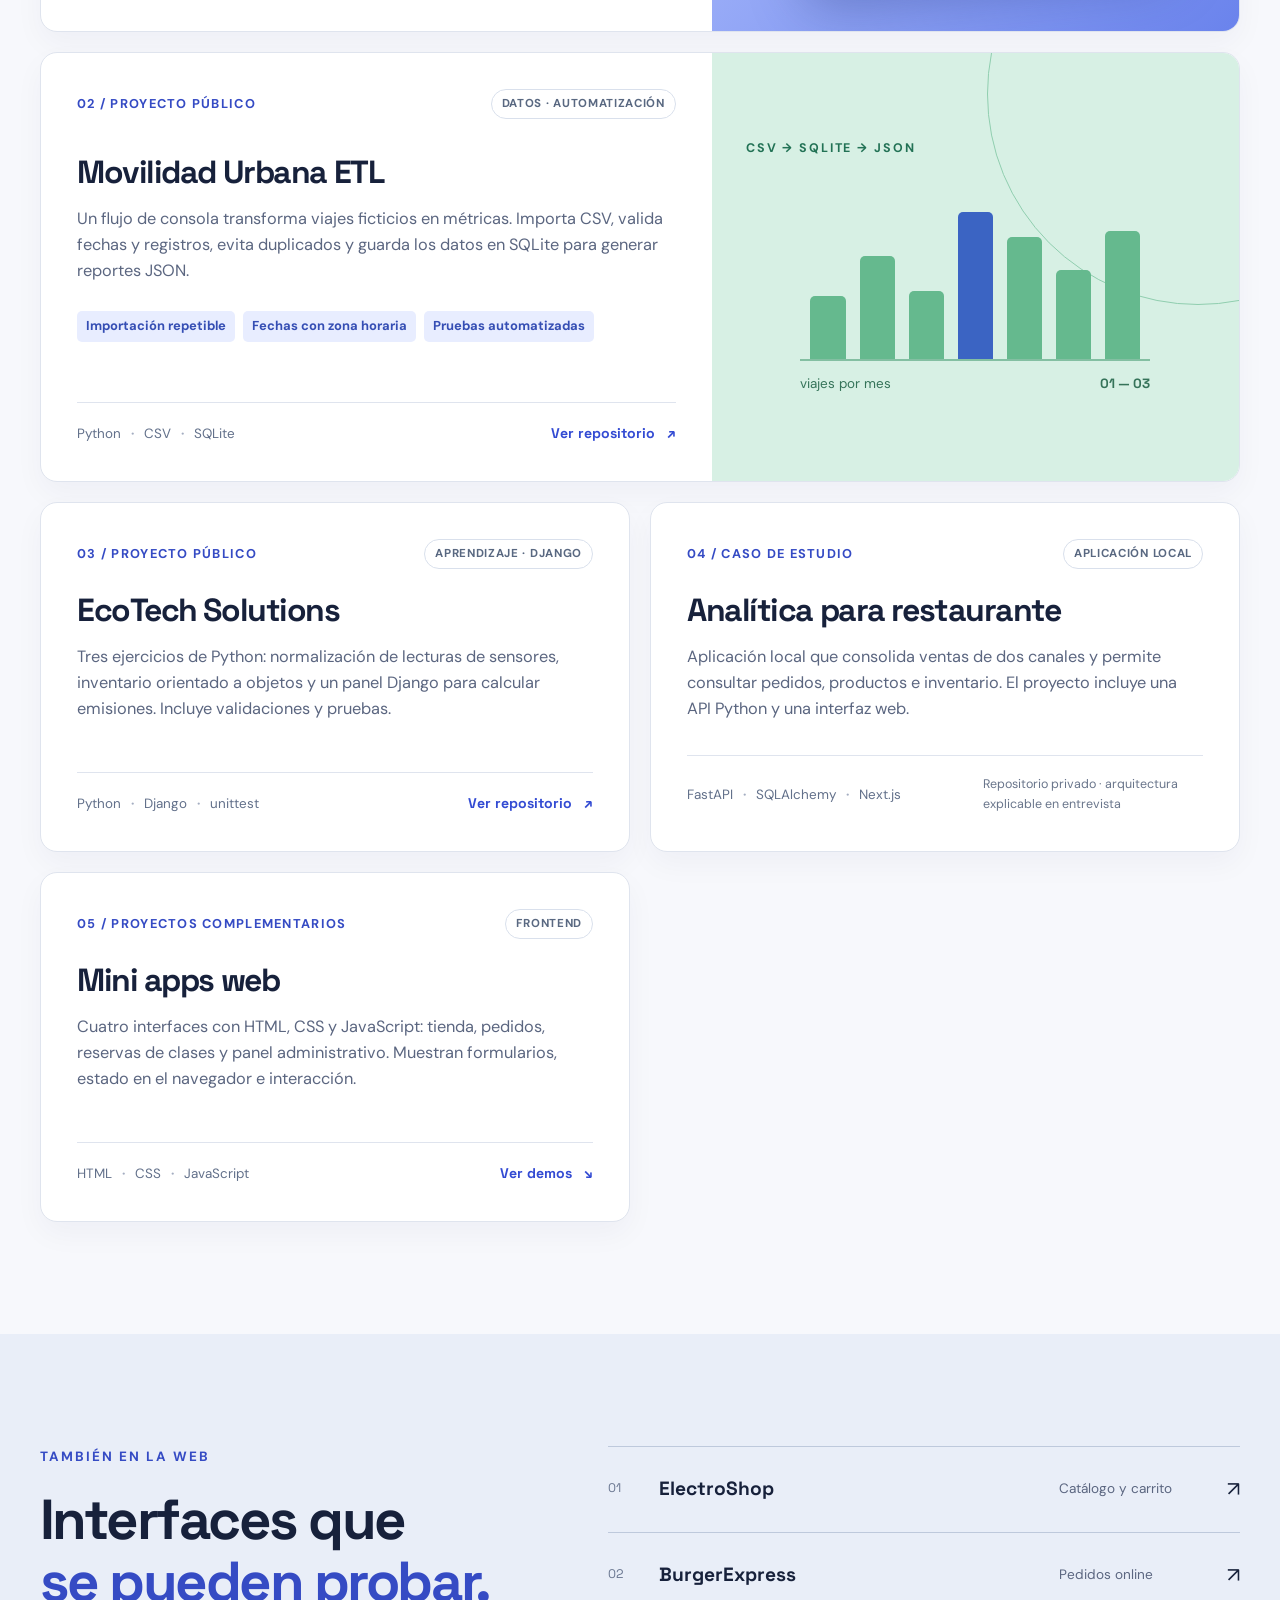
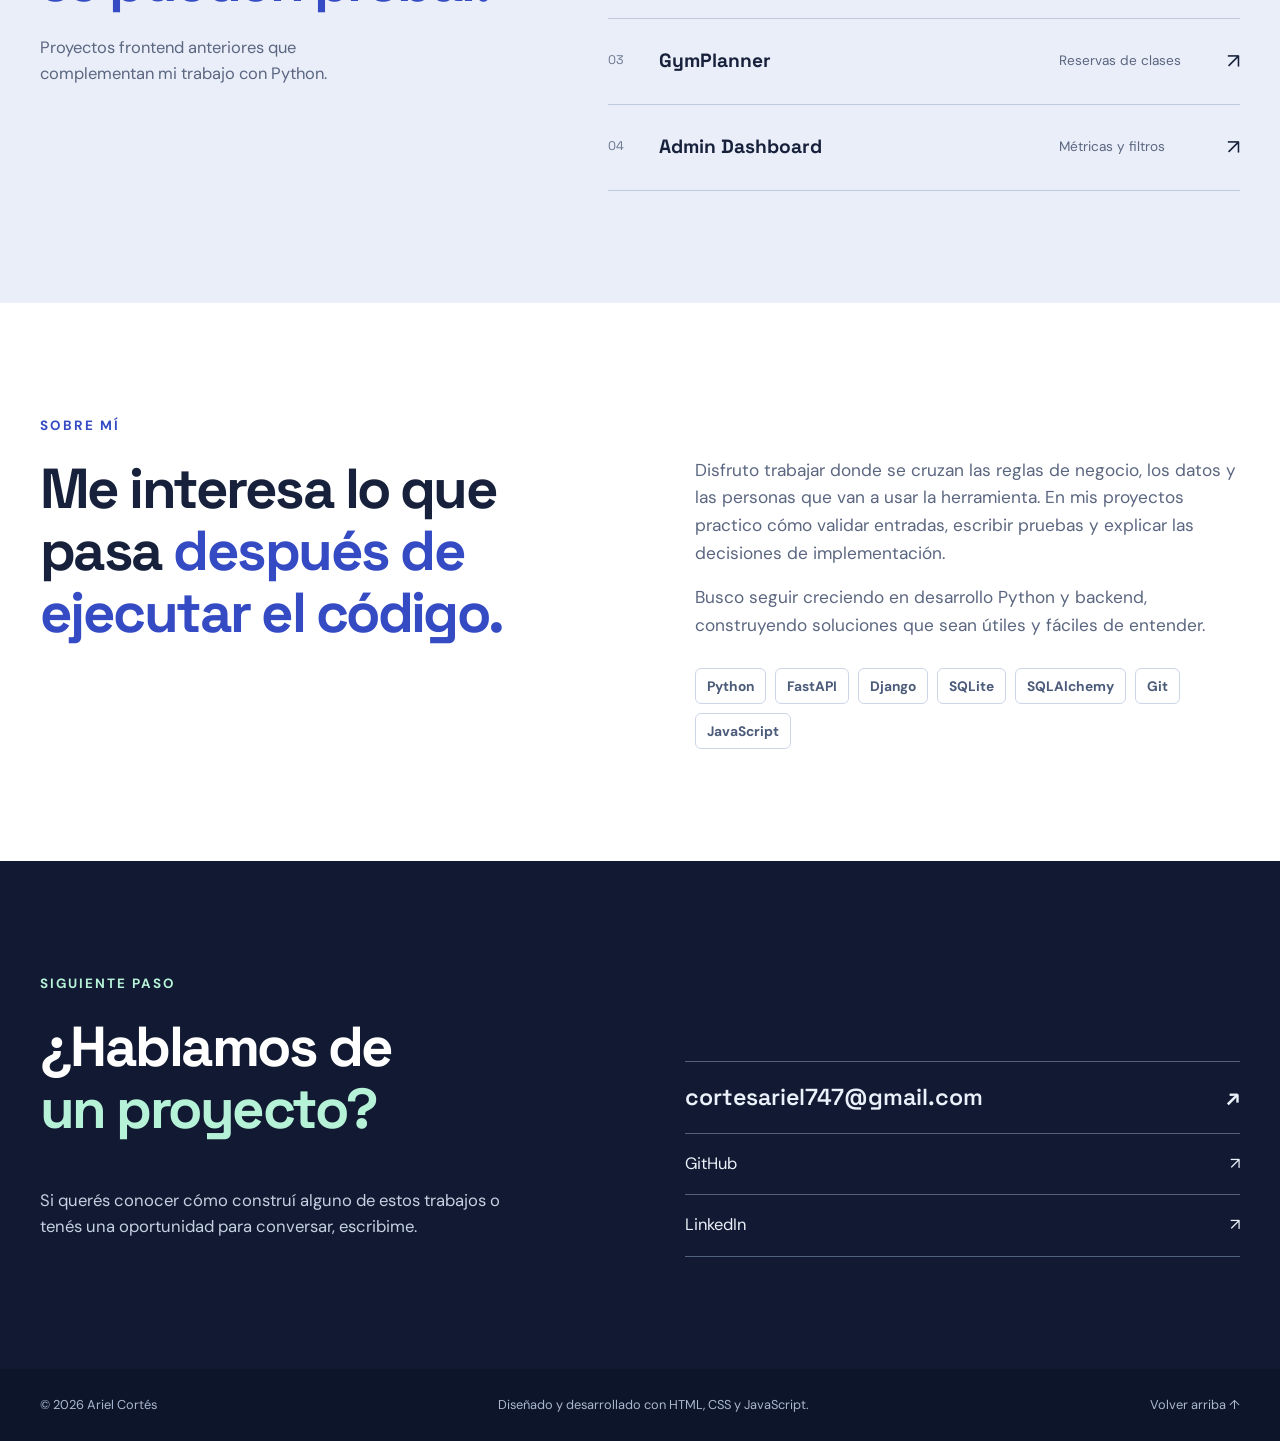
==== commit 54a8aa59: "Usar hoja de estilos renovada" ====
--- a/index.html
+++ b/index.html
@@ -9,7 +9,7 @@
       content="Portfolio de Ariel Cortés: proyectos de Python, FastAPI, Django y procesamiento de datos, con código y pruebas para explorar."
     />
     <title>Ariel Cortés — Python, datos y desarrollo web</title>
-    <link rel="stylesheet" href="style.portfolio.css" />
+    <link rel="stylesheet" href="style.portfolio.v2.css" />
     <script src="portfolio.js" defer></script>
   </head>
   <body>
--- a/style.portfolio.v2.css
+++ b/style.portfolio.v2.css
@@ -0,0 +1,1037 @@
+@import url("https://fonts.googleapis.com/css2?family=DM+Sans:wght@400;500;600;700&family=Space+Grotesk:wght@400;500;600;700&display=swap");
+
+:root {
+  --ink: #17213b;
+  --navy: #111a32;
+  --navy-2: #182644;
+  --paper: #f7f8fc;
+  --white: #fff;
+  --muted: #5b6680;
+  --line: #dfe4ee;
+  --mint: #b6f2d7;
+  --mint-strong: #56c99e;
+  --blue: #354bc4;
+  --blue-soft: #e8edff;
+  font-family: "DM Sans", Arial, sans-serif;
+  font-size: 16px;
+  color: var(--ink);
+  background: var(--paper);
+}
+* {
+  box-sizing: border-box;
+}
+html {
+  scroll-behavior: smooth;
+}
+section[id] {
+  scroll-margin-top: 130px;
+}
+body {
+  margin: 0;
+  line-height: 1.6;
+}
+a {
+  color: inherit;
+}
+a:focus-visible,
+button:focus-visible {
+  outline: 3px solid var(--blue);
+  outline-offset: 4px;
+}
+.site-header a:focus-visible,
+.hero a:focus-visible,
+.contact a:focus-visible,
+.site-footer a:focus-visible {
+  outline-color: var(--mint);
+}
+button {
+  font: inherit;
+}
+h1,
+h2,
+h3,
+p {
+  margin-top: 0;
+}
+h1,
+h2,
+h3,
+.wordmark,
+.project-link {
+  font-family: "Space Grotesk", Arial, sans-serif;
+}
+h1,
+h2,
+h3 {
+  line-height: 1.1;
+  letter-spacing: -0.045em;
+}
+h2 {
+  font-size: clamp(2.45rem, 4.4vw, 4.3rem);
+}
+h3 {
+  font-size: clamp(1.75rem, 2.5vw, 2.6rem);
+}
+.shell {
+  width: min(100% - 56px, 1200px);
+  margin-inline: auto;
+}
+.skip-link {
+  position: fixed;
+  top: -100px;
+  left: 14px;
+  z-index: 100;
+  padding: 12px 18px;
+  background: var(--mint);
+  color: var(--navy);
+  font-weight: 700;
+}
+.skip-link:focus {
+  top: 12px;
+}
+.section {
+  padding: 112px 0;
+}
+.section-kicker {
+  margin-bottom: 22px;
+  color: var(--blue);
+  font-size: 0.84rem;
+  font-weight: 700;
+  letter-spacing: 0.15em;
+}
+.section-head {
+  display: grid;
+  grid-template-columns: 1fr 350px;
+  align-items: end;
+  gap: 60px;
+  margin-bottom: 38px;
+}
+.section-head h2 {
+  max-width: 700px;
+  margin-bottom: 0;
+}
+.section-head h2 span,
+.demos h2 span,
+.about h2 span {
+  color: var(--blue);
+}
+.section-head > p {
+  color: var(--muted);
+  margin-bottom: 4px;
+  font-size: 1.04rem;
+}
+
+.site-header {
+  position: sticky;
+  top: 0;
+  z-index: 20;
+  background: rgba(17, 26, 50, 0.96);
+  color: #f7f9ff;
+  border-bottom: 1px solid #34415b;
+  backdrop-filter: blur(14px);
+}
+.header-inner {
+  display: flex;
+  align-items: center;
+  justify-content: space-between;
+  gap: 26px;
+  min-height: 78px;
+}
+.wordmark {
+  display: flex;
+  align-items: center;
+  gap: 11px;
+  text-decoration: none;
+  line-height: 1;
+}
+.wordmark-mark {
+  display: grid;
+  place-items: center;
+  width: 40px;
+  height: 40px;
+  border-radius: 10px;
+  background: var(--mint);
+  color: var(--navy);
+  font-size: 1.25rem;
+  font-weight: 700;
+  letter-spacing: -0.09em;
+}
+.wordmark-mark span {
+  color: var(--blue);
+}
+.wordmark-name {
+  font-size: 0.72rem;
+  letter-spacing: 0.13em;
+  font-weight: 700;
+  line-height: 1.15;
+}
+.nav {
+  display: flex;
+  align-items: center;
+  gap: 37px;
+}
+.nav a,
+.header-cta {
+  text-decoration: none;
+  font-size: 0.9rem;
+  font-weight: 600;
+}
+.nav a {
+  color: #cbd4e7;
+}
+.nav a:hover,
+.header-cta:hover {
+  color: var(--mint);
+}
+.header-cta {
+  border: 1px solid #63718e;
+  border-radius: 7px;
+  padding: 8px 14px;
+  white-space: nowrap;
+}
+.header-cta span {
+  padding-left: 12px;
+}
+
+.hero {
+  position: relative;
+  overflow: hidden;
+  color: #f8fbff;
+  background:
+    radial-gradient(circle at 15% 2%, #293b68 0, transparent 37%),
+    linear-gradient(120deg, #111a32 0%, #152344 65%, #192d4e 100%);
+}
+.hero-grid {
+  position: relative;
+  z-index: 1;
+  display: grid;
+  grid-template-columns: minmax(0, 1.22fr) minmax(340px, 0.78fr);
+  gap: 65px;
+  align-items: center;
+  min-height: 660px;
+  padding-top: 88px;
+  padding-bottom: 92px;
+}
+.eyebrow {
+  display: flex;
+  align-items: center;
+  gap: 12px;
+  color: var(--mint);
+  font-size: 0.82rem;
+  letter-spacing: 0.15em;
+  font-weight: 700;
+  margin-bottom: 30px;
+}
+.eyebrow-line {
+  width: 30px;
+  height: 2px;
+  background: var(--mint);
+}
+.hero h1 {
+  font-size: clamp(3.3rem, 6.2vw, 6.4rem);
+  margin-bottom: 30px;
+  max-width: 760px;
+}
+.hero h1 em {
+  font-style: normal;
+  color: var(--mint);
+}
+.hero-intro {
+  font-size: 1.17rem;
+  color: #d0d9eb;
+  max-width: 630px;
+  margin-bottom: 0;
+}
+.hero-intro strong {
+  color: #fff;
+}
+.hero-actions {
+  display: flex;
+  flex-wrap: wrap;
+  gap: 12px;
+  margin-top: 35px;
+}
+.button {
+  display: inline-flex;
+  align-items: center;
+  justify-content: space-between;
+  gap: 28px;
+  min-height: 52px;
+  border-radius: 8px;
+  padding: 11px 18px;
+  text-decoration: none;
+  font-weight: 700;
+}
+.button-light {
+  background: var(--mint);
+  color: var(--navy);
+}
+.button-light:hover {
+  background: #d3fae7;
+}
+.button-outline {
+  border: 1px solid #8c9ab6;
+  color: #f7fbff;
+}
+.button-outline:hover {
+  border-color: var(--mint);
+  color: var(--mint);
+}
+.hero-meta {
+  display: flex;
+  flex-wrap: wrap;
+  gap: 9px;
+  margin-top: 48px;
+}
+.hero-meta span {
+  border: 1px solid #465777;
+  color: #cdd7ea;
+  padding: 5px 11px;
+  border-radius: 100px;
+  font-size: 0.78rem;
+}
+.hero-gridline {
+  position: absolute;
+  right: -8%;
+  bottom: -46%;
+  width: 730px;
+  height: 730px;
+  border: 1px solid #445575;
+  border-radius: 50%;
+  opacity: 0.35;
+}
+.hero-gridline:before,
+.hero-gridline:after {
+  content: "";
+  position: absolute;
+  border: 1px solid #445575;
+  border-radius: 50%;
+  inset: 80px;
+}
+.hero-gridline:after {
+  inset: 165px;
+}
+
+.hero-visual {
+  position: relative;
+  background: linear-gradient(150deg, #f7faff, #e9f0ff);
+  border: 1px solid #cad7f0;
+  border-radius: 16px;
+  color: var(--ink);
+  box-shadow: 0 30px 70px rgba(2, 8, 22, 0.25);
+  transform: rotate(2deg);
+}
+.visual-top {
+  display: flex;
+  align-items: center;
+  justify-content: space-between;
+  border-bottom: 1px solid #d6deef;
+  padding: 14px 19px;
+  color: #53627d;
+  font-family: "Space Grotesk", Arial, sans-serif;
+  font-size: 0.74rem;
+  font-weight: 600;
+}
+.visual-dots {
+  display: flex;
+  gap: 5px;
+}
+.visual-dots i,
+.art-bar i {
+  display: block;
+  width: 7px;
+  height: 7px;
+  border-radius: 50%;
+  background: #a3b1ce;
+}
+.visual-dots i:first-child,
+.art-bar i:first-child {
+  background: #ffac9f;
+}
+.visual-dots i:nth-child(2),
+.art-bar i:nth-child(2) {
+  background: #ffd97e;
+}
+.visual-dots i:nth-child(3),
+.art-bar i:nth-child(3) {
+  background: #77d7b2;
+}
+.visual-body {
+  padding: 30px 34px 24px;
+}
+.visual-label {
+  font-size: 0.73rem;
+  letter-spacing: 0.12em;
+  font-weight: 700;
+  color: var(--blue);
+  margin-bottom: 28px;
+}
+.flow-row {
+  display: flex;
+  align-items: center;
+  gap: 16px;
+}
+.flow-icon {
+  display: grid;
+  place-items: center;
+  width: 48px;
+  height: 48px;
+  flex: none;
+  background: #e7edfb;
+  border: 1px solid #cbd8ef;
+  border-radius: 11px;
+  color: #5b6d93;
+  font-family: "Space Grotesk", Arial, sans-serif;
+  font-weight: 700;
+}
+.flow-icon.active {
+  background: var(--blue);
+  color: white;
+  border-color: var(--blue);
+  box-shadow: 0 8px 18px #536fff40;
+}
+.flow-row strong {
+  display: block;
+  font-family: "Space Grotesk", Arial, sans-serif;
+  font-size: 1.03rem;
+}
+.flow-row small {
+  display: block;
+  font-size: 0.85rem;
+  color: #687692;
+}
+.flow-connector {
+  height: 26px;
+  border-left: 2px dashed #b4c4df;
+  margin: 3px 0 3px 23px;
+}
+.visual-bottom {
+  display: flex;
+  align-items: center;
+  gap: 8px;
+  border-top: 1px solid #d6deef;
+  padding: 13px 19px;
+  color: #5a6a85;
+  font-size: 0.77rem;
+}
+.status-pulse {
+  width: 7px;
+  height: 7px;
+  border-radius: 50%;
+  background: #36b886;
+  box-shadow: 0 0 0 4px #36b88624;
+}
+
+.projects {
+  background: var(--paper);
+}
+.project-toolbar {
+  display: flex;
+  align-items: center;
+  justify-content: space-between;
+  gap: 20px;
+  border-top: 1px solid var(--line);
+  padding: 22px 0 26px;
+}
+.project-count {
+  font-size: 0.88rem;
+  font-weight: 700;
+  color: var(--muted);
+  margin: 0;
+}
+.filters {
+  display: none;
+  gap: 6px;
+  flex-wrap: wrap;
+}
+.filters.enhanced {
+  display: flex;
+}
+.filter {
+  background: transparent;
+  border: 1px solid transparent;
+  border-radius: 100px;
+  padding: 7px 15px;
+  color: var(--muted);
+  cursor: pointer;
+  font-size: 0.88rem;
+  font-weight: 700;
+}
+.filter:hover {
+  border-color: #b9c5db;
+  color: var(--ink);
+}
+.filter.active {
+  background: var(--navy);
+  color: white;
+}
+.project-list {
+  display: grid;
+  grid-template-columns: 1fr 1fr;
+  gap: 20px;
+}
+.project {
+  min-width: 0;
+  background: white;
+  border: 1px solid var(--line);
+  border-radius: 17px;
+  overflow: hidden;
+  box-shadow: 0 12px 30px rgba(24, 37, 68, 0.04);
+}
+.project[hidden] {
+  display: none;
+}
+.project-spotlight,
+.project-split {
+  grid-column: 1/-1;
+  display: grid;
+  grid-template-columns: 1.12fr 0.88fr;
+  min-height: 430px;
+}
+.project-main {
+  display: flex;
+  flex-direction: column;
+  padding: 36px;
+}
+.project-spotlight .project-main {
+  padding: 43px;
+}
+.project-topline {
+  display: flex;
+  align-items: center;
+  justify-content: space-between;
+  flex-wrap: wrap;
+  gap: 12px;
+  margin-bottom: 36px;
+}
+.project-number {
+  color: var(--blue);
+  font-size: 0.8rem;
+  letter-spacing: 0.1em;
+  font-weight: 700;
+}
+.project-tag {
+  border: 1px solid #d9e0ec;
+  border-radius: 100px;
+  padding: 5px 10px;
+  color: #596881;
+  font-size: 0.72rem;
+  letter-spacing: 0.06em;
+  font-weight: 700;
+}
+.project h3 {
+  margin-bottom: 16px;
+}
+.project p {
+  max-width: 590px;
+  color: var(--muted);
+  font-size: 1.02rem;
+}
+.project-points {
+  display: flex;
+  flex-wrap: wrap;
+  gap: 8px;
+  list-style: none;
+  padding: 0;
+  margin: 10px 0 30px;
+}
+.project-points li {
+  background: var(--blue-soft);
+  border-radius: 5px;
+  padding: 5px 9px;
+  color: #354eb4;
+  font-size: 0.81rem;
+  font-weight: 700;
+}
+.project-footer {
+  display: flex;
+  align-items: center;
+  justify-content: space-between;
+  flex-wrap: wrap;
+  gap: 15px;
+  border-top: 1px solid var(--line);
+  padding-top: 19px;
+  margin-top: auto;
+}
+.tech-line {
+  color: #62708a;
+  font-size: 0.84rem;
+}
+.tech-line b {
+  padding-inline: 6px;
+  color: #a4adc1;
+}
+.project-link {
+  font-size: 0.88rem;
+  font-weight: 700;
+  color: #334bd3;
+  text-decoration: none;
+  white-space: nowrap;
+}
+.project-link:hover {
+  text-decoration: underline;
+  text-underline-offset: 4px;
+}
+.project-link span {
+  margin-left: 8px;
+}
+.project-art {
+  min-height: 360px;
+  display: grid;
+  place-items: center;
+  padding: 34px;
+}
+.art-api {
+  background:
+    radial-gradient(circle at 80% 20%, #8ba2ff 0, transparent 35%),
+    linear-gradient(135deg, #b8c7ff, #6a83ec);
+}
+.art-window {
+  width: min(100%, 365px);
+  transform: rotate(-5deg);
+  background: var(--navy);
+  border-radius: 13px;
+  box-shadow: 0 25px 55px #23347666;
+  overflow: hidden;
+  color: white;
+}
+.art-bar {
+  display: flex;
+  align-items: center;
+  gap: 5px;
+  border-bottom: 1px solid #354568;
+  padding: 13px 15px;
+}
+.art-bar span {
+  margin-left: auto;
+  color: #aab8d2;
+  font-size: 0.65rem;
+  letter-spacing: 0.14em;
+  font-weight: 700;
+}
+.art-content {
+  padding: 25px;
+}
+.art-code {
+  background: #243457;
+  border: 1px solid #49608f;
+  border-radius: 7px;
+  padding: 12px 14px;
+  font-family: monospace;
+  font-size: 0.87rem;
+}
+.art-code span {
+  color: #a7f0c8;
+  font-weight: 700;
+  margin-right: 9px;
+}
+.art-separator {
+  height: 25px;
+  border-left: 1px dashed #7385aa;
+  margin-left: 19px;
+}
+.art-pair {
+  display: flex;
+  justify-content: space-between;
+  border-bottom: 1px solid #344462;
+  padding: 8px 0;
+  color: #bac8df;
+  font-size: 0.83rem;
+}
+.art-pair strong {
+  color: #b6f2d7;
+}
+.art-result {
+  display: inline-block;
+  background: #b6f2d7;
+  color: #143d36;
+  border-radius: 5px;
+  padding: 6px 9px;
+  margin-top: 20px;
+  font-family: monospace;
+  font-size: 0.79rem;
+  font-weight: 700;
+}
+.art-data {
+  position: relative;
+  display: flex;
+  flex-direction: column;
+  justify-content: center;
+  background: #d7f0e4;
+  overflow: hidden;
+}
+.art-data:before {
+  content: "";
+  position: absolute;
+  width: 420px;
+  height: 420px;
+  border: 1px solid #90ceaf;
+  border-radius: 50%;
+  right: -170px;
+  top: -170px;
+}
+.data-caption {
+  position: relative;
+  align-self: flex-start;
+  color: #227255;
+  letter-spacing: 0.15em;
+  font-size: 0.78rem;
+  font-weight: 700;
+  margin-bottom: 42px;
+}
+.data-bars {
+  position: relative;
+  display: flex;
+  align-items: end;
+  gap: 14px;
+  width: 100%;
+  max-width: 350px;
+  height: 160px;
+  border-bottom: 2px solid #83bfa2;
+  padding: 0 10px;
+}
+.data-bars i {
+  display: block;
+  flex: 1;
+  height: 40%;
+  background: #65b98e;
+  border-radius: 5px 5px 0 0;
+}
+.data-bars i:nth-child(2) {
+  height: 65%;
+}
+.data-bars i:nth-child(3) {
+  height: 43%;
+}
+.data-bars i:nth-child(4) {
+  height: 93%;
+  background: #3b64c3;
+}
+.data-bars i:nth-child(5) {
+  height: 77%;
+}
+.data-bars i:nth-child(6) {
+  height: 56%;
+}
+.data-bars i:nth-child(7) {
+  height: 81%;
+}
+.data-summary {
+  position: relative;
+  display: flex;
+  justify-content: space-between;
+  width: 100%;
+  max-width: 350px;
+  padding-top: 12px;
+  color: #357359;
+  font-size: 0.84rem;
+}
+.data-summary strong {
+  font-family: "Space Grotesk", Arial, sans-serif;
+}
+.project-compact {
+  min-height: 350px;
+}
+.project-compact .project-main {
+  height: 100%;
+}
+.project-compact .project-topline {
+  margin-bottom: 24px;
+}
+.private-note {
+  font-size: 0.78rem;
+  color: #69758b;
+  max-width: 220px;
+}
+
+.demos {
+  background: #e9eef8;
+}
+.demos-layout {
+  display: grid;
+  grid-template-columns: 0.85fr 1.15fr;
+  gap: 100px;
+}
+.demos h2 {
+  margin-bottom: 22px;
+}
+.demos-layout > div:first-child > p:last-child {
+  color: var(--muted);
+  max-width: 340px;
+  font-size: 1.03rem;
+}
+.demo-list {
+  border-top: 1px solid #bec9dc;
+}
+.demo-list a {
+  display: grid;
+  grid-template-columns: 35px 1fr 140px 25px;
+  align-items: center;
+  gap: 16px;
+  border-bottom: 1px solid #bec9dc;
+  min-height: 86px;
+  text-decoration: none;
+}
+.demo-list a:hover {
+  color: var(--blue);
+  padding-left: 8px;
+}
+.demo-list a span {
+  font-family: "Space Grotesk", Arial, sans-serif;
+  color: #697690;
+  font-size: 0.78rem;
+}
+.demo-list a strong {
+  font-family: "Space Grotesk", Arial, sans-serif;
+  font-size: 1.2rem;
+}
+.demo-list a small {
+  color: var(--muted);
+  font-size: 0.85rem;
+}
+.demo-list a b {
+  text-align: right;
+  font-size: 1.3rem;
+  font-weight: 400;
+}
+
+.about {
+  background: white;
+}
+.about-layout {
+  display: grid;
+  grid-template-columns: 1fr 1fr;
+  gap: 110px;
+}
+.about h2 {
+  max-width: 600px;
+}
+.about-body {
+  padding-top: 42px;
+}
+.about-body p {
+  color: var(--muted);
+  font-size: 1.08rem;
+}
+.skill-list {
+  display: flex;
+  flex-wrap: wrap;
+  gap: 9px;
+  margin-top: 28px;
+}
+.skill-list span {
+  border: 1px solid #cdd6e7;
+  border-radius: 6px;
+  padding: 6px 11px;
+  color: #4b5b79;
+  font-size: 0.86rem;
+  font-weight: 700;
+}
+.contact {
+  background: var(--navy);
+  color: white;
+}
+.contact .section-kicker {
+  color: var(--mint);
+}
+.contact-layout {
+  display: grid;
+  grid-template-columns: 1fr 1fr;
+  gap: 90px;
+  align-items: end;
+}
+.contact h2 span {
+  color: var(--mint);
+}
+.contact-layout > div:first-child > p:last-child {
+  color: #c5d0e2;
+  max-width: 480px;
+  font-size: 1.04rem;
+}
+.contact-actions {
+  border-top: 1px solid #52617d;
+}
+.contact-actions a {
+  display: flex;
+  justify-content: space-between;
+  align-items: center;
+  gap: 15px;
+  border-bottom: 1px solid #52617d;
+  padding: 17px 0;
+  text-decoration: none;
+  color: #ebf1fa;
+  font-size: 1.03rem;
+}
+.contact-actions a:hover {
+  color: var(--mint);
+}
+.contact-actions .contact-email {
+  font-family: "Space Grotesk", Arial, sans-serif;
+  font-size: clamp(1.05rem, 2vw, 1.45rem);
+  font-weight: 600;
+  overflow-wrap: anywhere;
+}
+.site-footer {
+  background: #0d152a;
+  color: #aab8d0;
+}
+.footer-inner {
+  display: flex;
+  justify-content: space-between;
+  align-items: center;
+  gap: 18px;
+  padding-top: 26px;
+  padding-bottom: 26px;
+  font-size: 0.8rem;
+}
+.footer-inner a {
+  text-decoration: none;
+}
+.footer-inner a:hover {
+  color: white;
+}
+
+@media (max-width: 1000px) {
+  .hero-grid {
+    grid-template-columns: 1fr 340px;
+    gap: 32px;
+  }
+  .hero h1 {
+    font-size: clamp(3.1rem, 6vw, 5rem);
+  }
+  .section-head {
+    grid-template-columns: 1fr 280px;
+  }
+  .demos-layout,
+  .about-layout,
+  .contact-layout {
+    gap: 50px;
+  }
+}
+@media (max-width: 780px) {
+  .section {
+    padding: 82px 0;
+  }
+  .hero-grid {
+    grid-template-columns: 1fr;
+    min-height: 0;
+    padding-top: 80px;
+    padding-bottom: 80px;
+  }
+  .hero-visual {
+    max-width: 500px;
+    transform: none;
+  }
+  .section-head,
+  .demos-layout,
+  .about-layout,
+  .contact-layout {
+    grid-template-columns: 1fr;
+    gap: 24px;
+  }
+  .section-head > p {
+    max-width: 600px;
+  }
+  .project-spotlight,
+  .project-split {
+    grid-template-columns: 1fr;
+  }
+  .project-art {
+    min-height: 310px;
+  }
+  .about-body {
+    padding-top: 0;
+  }
+  .nav {
+    gap: 18px;
+  }
+}
+@media (max-width: 620px) {
+  .shell {
+    width: min(100% - 36px, 1200px);
+  }
+  .header-inner {
+    min-height: 68px;
+    flex-wrap: wrap;
+    gap: 12px;
+    padding: 12px 0;
+  }
+  .nav {
+    order: 3;
+    width: 100%;
+    justify-content: space-between;
+    gap: 8px;
+  }
+  .nav a {
+    font-size: 0.84rem;
+  }
+  .header-cta {
+    font-size: 0.82rem;
+    padding: 6px 10px;
+  }
+  .hero-grid {
+    padding-top: 64px;
+    padding-bottom: 64px;
+  }
+  .hero h1 {
+    font-size: clamp(2.65rem, 11vw, 4rem);
+  }
+  .hero-intro {
+    font-size: 1.04rem;
+  }
+  .hero-meta {
+    margin-top: 30px;
+  }
+  .visual-body {
+    padding: 25px;
+  }
+  .section {
+    padding: 68px 0;
+  }
+  .project-toolbar {
+    align-items: flex-start;
+    flex-direction: column;
+  }
+  .project-list {
+    grid-template-columns: 1fr;
+  }
+  .project-spotlight,
+  .project-split {
+    grid-column: auto;
+  }
+  .project-main,
+  .project-spotlight .project-main {
+    padding: 25px;
+  }
+  .project-compact {
+    min-height: 0;
+  }
+  .project-art {
+    min-height: 240px;
+    padding: 25px;
+  }
+  .project-footer {
+    align-items: flex-start;
+    flex-direction: column;
+  }
+  .demo-list a {
+    grid-template-columns: 28px 1fr 24px;
+    gap: 9px;
+  }
+  .demo-list a small {
+    display: none;
+  }
+  .footer-inner {
+    align-items: flex-start;
+    flex-direction: column;
+  }
+  .contact-actions .contact-email {
+    font-size: 1.06rem;
+  }
+}
+@media (prefers-reduced-motion: reduce) {
+  html {
+    scroll-behavior: auto;
+  }
+}
+
